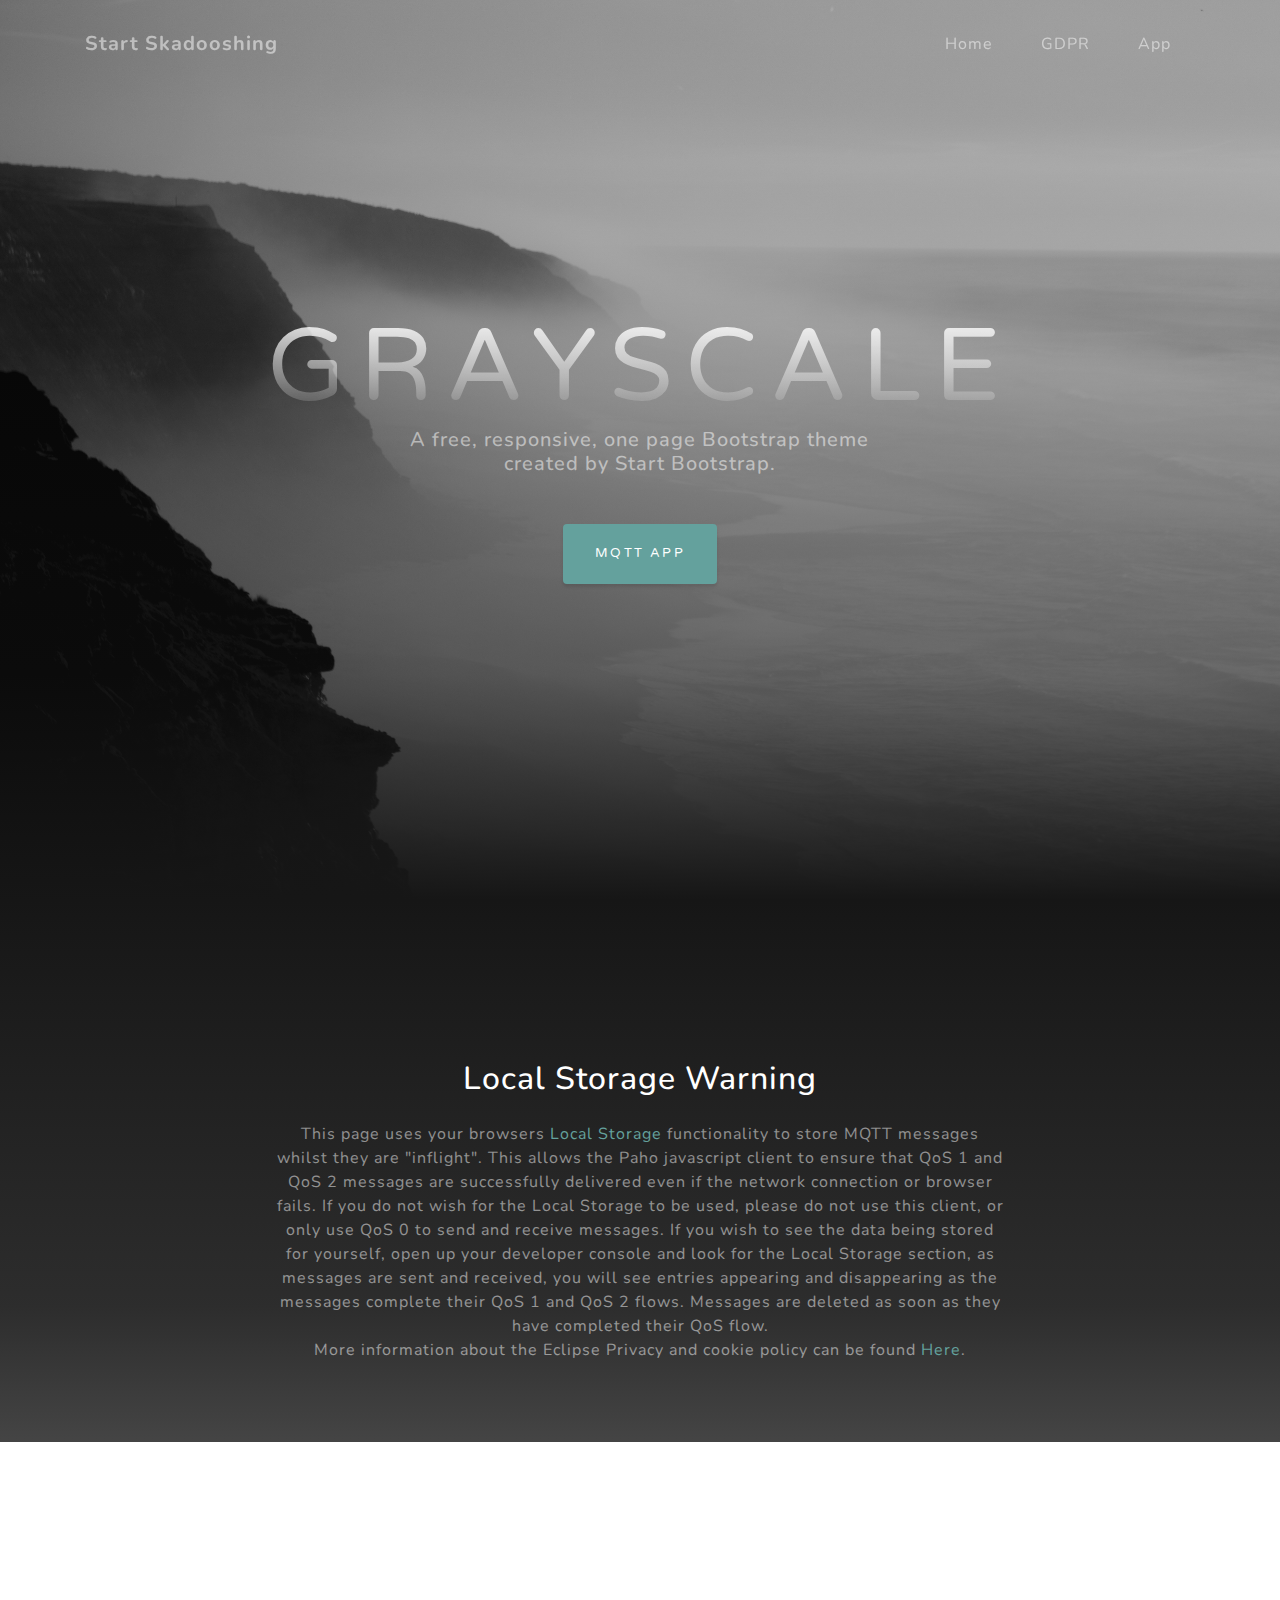
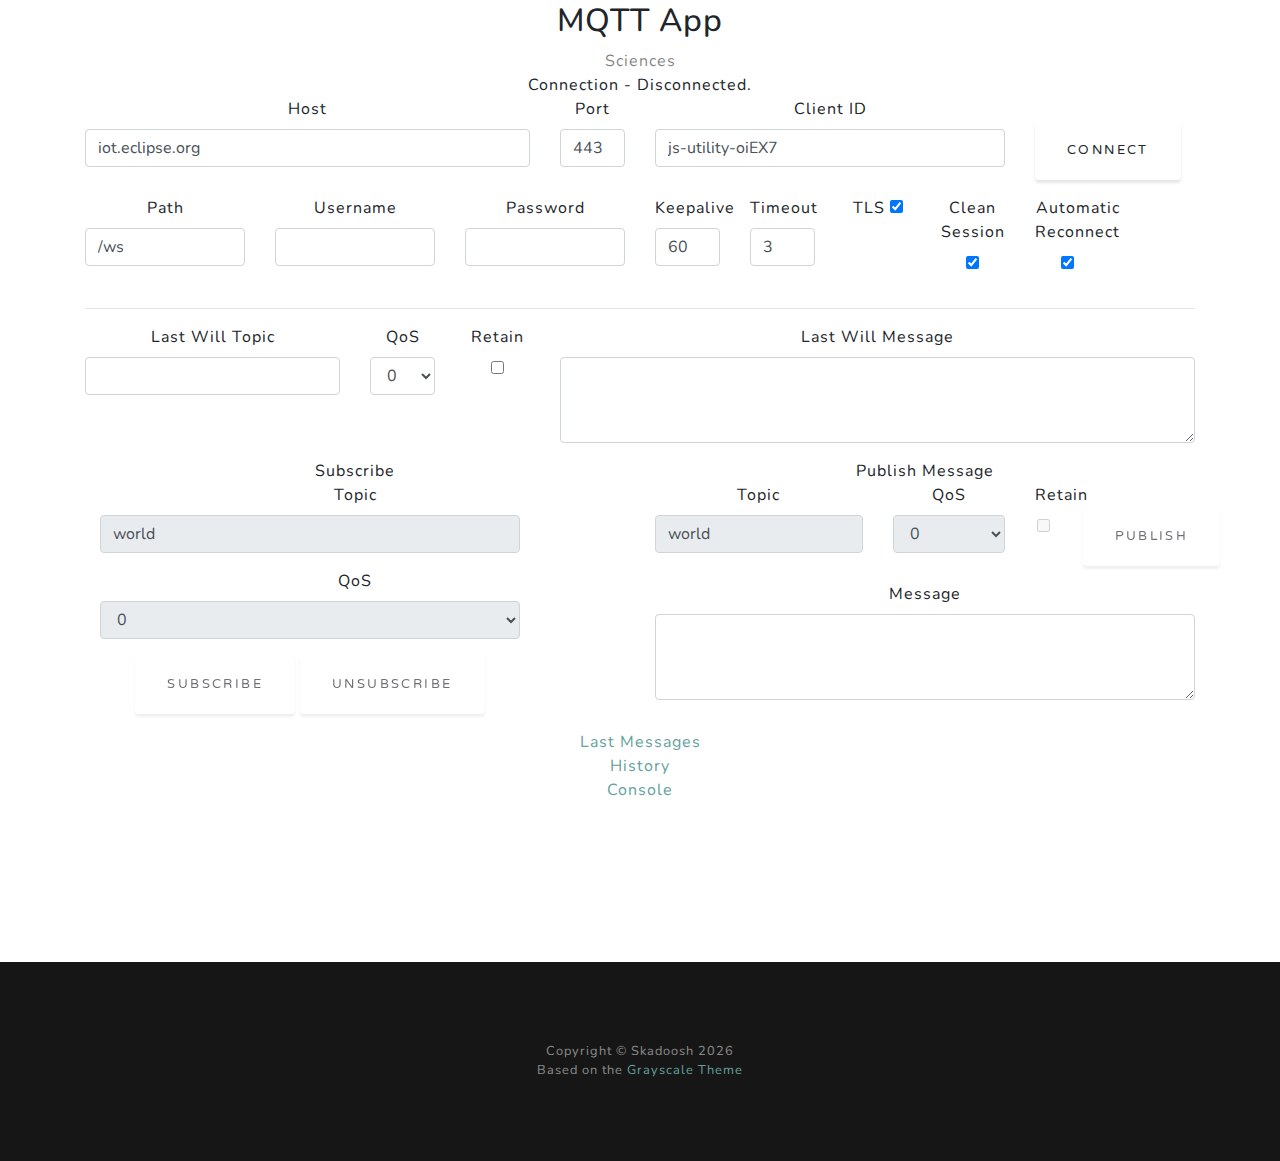
==== docs/app.html @ 02047b93 "Basic MQTT App page" ====
<!DOCTYPE html>
<html lang="en">

  <head>

    <meta charset="utf-8">
    <meta name="viewport" content="width=device-width, initial-scale=1, shrink-to-fit=no">
    <meta name="description" content="">
    <meta name="author" content="">

    <title>Skadoosh MQTT App</title>

    <!-- Bootstrap core CSS -->
    <link href="vendor/bootstrap/css/bootstrap.min.css" rel="stylesheet">

    <!-- Custom fonts for this template -->
    <link href="vendor/fontawesome-free/css/all.min.css" rel="stylesheet">
    <link href="https://fonts.googleapis.com/css?family=Varela+Round" rel="stylesheet">
    <link href="https://fonts.googleapis.com/css?family=Nunito:200,200i,300,300i,400,400i,600,600i,700,700i,800,800i,900,900i" rel="stylesheet">

    <!-- Custom styles for this template -->
    <link href="css/grayscale.min.css" rel="stylesheet">

  </head>

  <body id="page-top">

    <!-- Navigation -->
    <nav class="navbar navbar-expand-lg navbar-light fixed-top" id="mainNav">
      <div class="container">
        <a class="navbar-brand js-scroll-trigger" href="#page-top">Start Skadooshing</a>
        <button class="navbar-toggler navbar-toggler-right" type="button" data-toggle="collapse" data-target="#navbarResponsive" aria-controls="navbarResponsive" aria-expanded="false" aria-label="Toggle navigation">
          Menu
          <i class="fas fa-bars"></i>
        </button>
        <div class="collapse navbar-collapse" id="navbarResponsive">
          <ul class="navbar-nav ml-auto">
            <li class="nav-item">
              <a class="nav-link js-scroll-trigger" href="index.html">Home</a>
            </li>
            <li class="nav-item">
              <a class="nav-link js-scroll-trigger" href="#gdpr">GDPR</a>
            </li>
            <li class="nav-item">
              <a class="nav-link js-scroll-trigger" href="#mqtt">App</a>
            </li>
          </ul>
        </div>
      </div>
    </nav>

    <!-- Header -->
    <header class="masthead">
      <div class="container d-flex h-100 align-items-center">
        <div class="mx-auto text-center">
          <h1 class="mx-auto my-0 text-uppercase">Grayscale</h1>
          <h2 class="text-white-50 mx-auto mt-2 mb-5">A free, responsive, one page Bootstrap theme created by Start Bootstrap.</h2>
          <a href="#mqtt" class="btn btn-primary js-scroll-trigger">MQTT App</a>
        </div>
      </div>
    </header>

    <!-- Local Storage GDPR Warning -->
    <section id="gdpr" class="about-section text-center">
      <div class="container">
        <div class="row">
          <div class="col-lg-8 mx-auto">
            <h2 class="text-white mb-4">Local Storage Warning</h2>
            <p class="text-white-50"> 
              This page uses your browsers <a href="https://developer.mozilla.org/en-US/docs/Web/API/Window/localStorage">Local Storage</a> functionality 
            to store MQTT messages whilst they are "inflight". This allows the Paho javascript client to ensure that QoS 1 and QoS 2 messages are successfully delivered even
              if the network connection or browser fails. If you do not wish for the Local Storage to be used, please do not use this client, or only use QoS 0 to send and 
              receive messages. If you wish to see the data being stored for yourself, open up your developer console and look for the Local Storage section,
              as messages are sent and received, you will see entries appearing and disappearing as the messages complete their QoS 1 and QoS 2 flows. 
              Messages are deleted as soon as they have completed their QoS flow.
              <br>
              More information about the Eclipse Privacy and cookie policy can be found <a href="https://www.eclipse.org/legal/privacy.php">Here</a>.</p>
          </div>
        </div>
      </div>
    </section>

    <!-- MQTT APP Section -->
    <section id="mqtt" class="projects-section text-center">
      <div class="container">
        <div class="row">
          <div class="col-lg-12 mx-auto">
            <h2>MQTT App</h2>
            <p class="text-black-50 mb-0"> Sciences</p>
          </div>
        </div>
              <!-- Connection panel -->
              <div class="row">
                <div class="col-lg-12 mx-auto">
                  <div class="panel panel-default">
                    <div class="panel-heading">
                      <span id="connectionStatus">Connection - Disconnected.</span>
                    </div>
                    <div class="panel-body" id="serverCollapse">
                      <form>
                          
                        <div class="row">

                          <div class="col-lg-5">
                            <div class="form-group">
                              <label for="hostInput">Host</label>
                              <input type="text" class="form-control" id="hostInput" value="iot.eclipse.org">
                            </div>
                          </div>
                          <div class="col-lg-1">
                            <div class="form-group">
                              <label for="portInput">Port</label>
                              <input type="text" class="form-control" id="portInput" value="443">
                            </div>

                          </div>
                          <div class="col-lg-4">
                            <div class="form-group">
                              <label for="clientIdInput">Client ID</label>
                              <input type="text" class="form-control" id="clientIdInput" value="javascript-client">
                            </div>
                          </div>
                          <div class="col-lg-1">
                            <div class="form-group">
                              <label for="clientConnectButton"></label>
                              <a id="clientConnectButton" class="btn btn-default" onclick="connectionToggle();">Connect</a>
                            </div>
                          </div>
                        </div>
                          <div class="row">

                          <div class="col-lg-2">
                            <div class="form-group">
                              <label for="pathInput">Path</label>
                              <input type="text" class="form-control" id="pathInput" value="/ws">
                            </div>
                          </div>
                          <div class="col-lg-2">
                            <div class="form-group">
                              <label for="userInput">Username</label>
                              <input type="text" class="form-control" id="userInput">
                            </div>
                          </div>

                          <div class="col-lg-2">
                            <div class="form-group">
                              <label for="passInput">Password</label>
                              <input type="password" class="form-control" id="passInput">
                            </div>
                          </div>

                          <div class="col-lg-1">
                            <div class="form-group">
                              <label for="keepAliveInput">Keepalive</label>
                              <input type="text" class="form-control" id="keepAliveInput" value="60">
                            </div>
                          </div>

                          <div class="col-lg-1">
                            <div class="form-group">
                              <label for="timeoutInput">Timeout</label>
                              <input type="text" class="form-control" id="timeoutInput" value="3">
                            </div>
                          </div>

                          <div class="col-lg-1">
                            <div class="form-group">
                              <label for="tlsInput">TLS</label>
                              <input type="checkbox" class="special-checkbox" id="tlsInput" value="" checked>
                            </div>
                          </div>
                          <div class="col-lg-1">
                            <div class="form-group">
                              <label for="cleanSessionInput">Clean Session</label>
                              <input type="checkbox" class="special-checkbox" id="cleanSessionInput" value="" checked>
                            </div>

                          </div>
                          <div class="col-lg-1">
                            <div class="form-group">
                              <label for="automaticReconnectInput">Automatic Reconnect</label>
                              <input type="checkbox" class="special-checkbox" id="automaticReconnectInput" value="" checked>
                            </div>
                          </div>
                        </div>
                        <hr>
                        <div class="row">
                          <div class="col-lg-3">
                            <div class="form-group">
                              <label for="lwtInput">Last Will Topic</label>
                              <input type="text" class="form-control" id="lwtInput">
                            </div>
                          </div>

                          <div class="col-lg-1">
                            <div class="form-group">
                              <label for="lwQosInput">QoS</label>
                              <select class="form-control" id="lwQosInput">
                                <option>0</option>
                                <option>1</option>
                                <option>2</option>
                              </select>
                            </div>
                          </div>
                          <div class="col-lg-1">
                            <div class="form-group">
                              <label for="lwRetainInput">Retain</label>
                              <input type="checkbox" class="special-checkbox" id="lwRetainInput" value="">
                            </div>
                          </div>
                          <div class="col-lg-7">
                            <div class="form-group">
                              <label for="lwMInput">Last Will Message</label>
                              <textarea class="form-control" id="lwMInput" rows="3"></textarea>
                            </div>
                          </div>
                        </div>
                          

                    </form>
                    </div>
                 </div>
                </div>
            </div>
      <!-- End Connection -->


      <div class="row ">
        <!-- Subscription panel -->
        <div class="col-lg-6 mx-auto">
          <div class="panel panel-default">
            <div class="panel-heading">
              Subscribe
            </div>
            <div class="panel-body" id="subscribeCollapse">

              <form class="form-horizontal">

                <div class="form-group">
                  <label for="subscribeTopicInput" class="col-sm-2 control-label">Topic</label>
                  <div class="col-sm-10">
                    <input type="text" class="form-control" id="subscribeTopicInput" value="world" disabled>
                  </div>
                </div>
                <div class="form-group">
                  <label for="subscribeQosInput" class="col-sm-2 control-label">QoS</label>
                  <div class="col-sm-10">
                    <select class="form-control" id="subscribeQosInput" disabled>
                      <option>0</option>
                      <option>1</option>
                      <option>2</option>
                    </select>
                  </div>
                </div>
                <div class="form-group">
                  <div class="col-sm-offset-2 col-sm-10">
                    <button id="subscribeButton" type="button" class="btn btn-default" onclick="subscribe();" disabled>Subscribe</button>
                    <button id="unsubscribeButton" type="button" class="btn btn-default" onclick="unsubscribe();" disabled>Unsubscribe</button>
                  </div>
                </div>
              </form>
            </div>
          </div>
        </div>
        <!-- End of Subscription panel -->
        <!-- Publish panel -->
        <div class="col-lg-6 mx-auto">
          <div class="panel panel-default">
            <div class="panel-heading">
              Publish Message
            </div>
            <div class="panel-body" id="publishCollapse">
              <form >
                <div class="row">
                  <div class="col-lg-5">
                    <div class="form-group">
                      <label for="publishTopicInput">Topic</label>
                        <input type="text" class="form-control" id="publishTopicInput" value="world" disabled>
                    </div>
                  </div>
                  <div class="col-lg-3">
                    <div class="form-group">
                      <label for="publishQosInput">QoS</label>
                        <select class="form-control" id="publishQosInput" disabled>
                          <option>0</option>
                          <option>1</option>
                          <option>2</option>
                        </select>
                    </div>
                  </div>
                  <div class="col-lg-1">
                    <div class="form-group">
                      <label for="publishRetainInput">Retain</label>
                      <input type="checkbox" class="special-checkbox" id="publishRetainInput" value="" disabled>
                    </div>
                  </div>
                  <div class="col-lg-1">
                    <div class="form-group">
                      <label for="publishButton"></label>
                      <button id="publishButton" type="button" class="btn btn-default" onclick="publish();" disabled>Publish</a>
                    </div>
                  </div>


                </div>

                <div class="row">
                  <div class="col-lg-12">
                  <div class="form-group">
                    <label for="publishMessageInput">Message</label>
                    <textarea class="form-control" id="publishMessageInput" rows="3"></textarea>
                  </div>
                </div>
                </div>
              </form>
            </div>
          </div>
        </div>
        <!-- End of Publish panel -->
      </div>

      <!-- Display Panels -->
      <div class="row">
        <!-- Last Message / History / Console -->
        <div class="col-lg-12 mx-auto">
          <div class="panel panel-default">
            <div class="panel-heading">
              <a class="chevron-toggle" data-toggle="collapse" data-target="#subscriptionsCollapse" href="#collapseOne">
                            Last Messages
                        </a>
            </div>
            <div class="panel-body collapse in fixed-height-panel" id="subscriptionsCollapse">
              <table class="table table-hover table-condensed tableSection" id="lastMessageTable">
                <thead>
                  <tr>
                    <th>Topic</th>
                    <th>Payload</th>
                    <th>Time</th>
                    <th>QoS</th>
                  </tr>
                </thead>
                <tbody>

                </tbody>

              </table>
            </div>
          </div>
        </div>
      </div>
      <div class="row">

        <div class="col-md-12">
          <div class="panel panel-default">
            <div class="panel-heading">
              <a class="chevron-toggle" data-toggle="collapse" data-target="#historyCollapse" href="#collapseOne">
                            History
                            </a>
            </div>
            <div class="panel-body collapse in fixed-height-panel" id="historyCollapse">
              <span class="right"><a href="#" onclick="clearHistory()">Clear History</a></span>
              <table class="table table-hover table-condensed  tableSection" id="incomingMessageTable">

                <thead>
                  <tr>
                    <th>Topic</th>
                    <th>Payload</th>
                    <th>Time</th>
                    <th>Qos</th>
                  </tr>
                </thead>
                <tbody></tbody>
              </table>
            </div>
          </div>
        </div>
      </div>
      <div class="row"> 
        <div class="col-md-12">
          <div class="panel panel-default">
            <div class="panel-heading">
              <a class="chevron-toggle" data-toggle="collapse" data-target="#consoleCollapse" href="#collapseOne">
                            Console
                            </a>
            </div>
            <div class="panel-body collapse in fixed-height-panel-pre" id="consoleCollapse">
              <pre id="consolePre" class="pre-scrollable"></pre>
            </div>
          </div>
        </div>
      </div>
  </div>
     
            </div>
    </section>


    <!-- Footer -->
    <footer class="bg-black small text-center text-white-50">
      <div class="container">
        Copyright &copy; Skadoosh 
        <script type="text/JavaScript">
            document.write(new Date().getFullYear());
        </script>
      </div>
      <div class="container">
        Based on the <a href="https://github.com/BlackrockDigital/startbootstrap-grayscale">Grayscale Theme</a> 
      </div>
    </footer>

    <!-- Bootstrap core JavaScript -->
    <script src="vendor/jquery/jquery.min.js"></script>
    <script src="vendor/bootstrap/js/bootstrap.bundle.min.js"></script>

    <!-- Plugin JavaScript -->
    <script src="vendor/jquery-easing/jquery.easing.min.js"></script>

    <!-- Custom scripts for this template -->
    <script src="js/grayscale.min.js"></script>

    <!-- Core MQTT JavaScript -->
    <script src="js/paho-mqtt-min.js"></script>    
    <!-- Online version of Core MQTT JavaScript -->
    <!-- <script src="https://cdnjs.cloudflare.com/ajax/libs/paho-mqtt/1.0.1/mqttws31.min.js" type="text/javascript"></script> -->

    <!-- MQTT Utility Javascript -->
  <script src="js/mqtt-utility.js"></script>

  </body>

</html>
---- docs/css/grayscale.min.css ----
/*!
 * Start Bootstrap - Grayscale v5.0.3 (https://startbootstrap.com/template-overviews/grayscale)
 * Copyright 2013-2018 Start Bootstrap
 * Licensed under MIT (https://github.com/BlackrockDigital/startbootstrap-grayscale/blob/master/LICENSE)
 */#mainNav{min-height:56px;background-color:#fff}#mainNav .navbar-toggler{font-size:80%;padding:.75rem;color:#64a19d;border:1px solid #64a19d}#mainNav .navbar-toggler:focus{outline:0}#mainNav .navbar-brand{color:#161616;font-weight:700;padding:.9rem 0}#mainNav .navbar-nav .nav-item:hover{color:fade(white,80%);outline:0;background-color:transparent}#mainNav .navbar-nav .nav-item:active,#mainNav .navbar-nav .nav-item:focus{outline:0;background-color:transparent}@media (min-width:992px){#mainNav{padding-top:0;padding-bottom:0;border-bottom:none;background-color:transparent;-webkit-transition:background-color .3s ease-in-out;transition:background-color .3s ease-in-out}#mainNav .navbar-brand{padding:.5rem 0;color:rgba(255,255,255,.5)}#mainNav .nav-link{-webkit-transition:none;transition:none;padding:2rem 1.5rem;color:rgba(255,255,255,.5)}#mainNav .nav-link:hover{color:rgba(255,255,255,.75)}#mainNav .nav-link:active{color:#fff}#mainNav.navbar-shrink{background-color:#fff}#mainNav.navbar-shrink .navbar-brand{color:#161616}#mainNav.navbar-shrink .nav-link{color:#161616;padding:1.5rem 1.5rem 1.25rem;border-bottom:.25rem solid transparent}#mainNav.navbar-shrink .nav-link:hover{color:#64a19d}#mainNav.navbar-shrink .nav-link:active{color:#467370}#mainNav.navbar-shrink .nav-link.active{color:#64a19d;outline:0;border-bottom:.25rem solid #64a19d}}.masthead{position:relative;width:100%;height:auto;min-height:35rem;padding:15rem 0;background:-webkit-gradient(linear,left top,left bottom,from(rgba(22,22,22,.1)),color-stop(75%,rgba(22,22,22,.5)),to(#161616)),url(../img/bg-masthead.jpg);background:linear-gradient(to bottom,rgba(22,22,22,.1) 0,rgba(22,22,22,.5) 75%,#161616 100%),url(../img/bg-masthead.jpg);background-position:center;background-repeat:no-repeat;background-attachment:scroll;background-size:cover}.masthead h1{font-family:'Varela Round';font-size:2.5rem;line-height:2.5rem;letter-spacing:.8rem;background:-webkit-linear-gradient(rgba(255,255,255,.9),rgba(255,255,255,0));-webkit-text-fill-color:transparent;-webkit-background-clip:text}.masthead h2{max-width:20rem;font-size:1rem}@media (min-width:768px){.masthead h1{font-size:4rem;line-height:4rem}}@media (min-width:992px){.masthead{height:100vh;padding:0}.masthead h1{font-size:6.5rem;line-height:6.5rem;letter-spacing:.8rem}.masthead h2{max-width:30rem;font-size:1.25rem}}.btn{-webkit-box-shadow:0 .1875rem .1875rem 0 rgba(0,0,0,.1)!important;box-shadow:0 .1875rem .1875rem 0 rgba(0,0,0,.1)!important;padding:1.25rem 2rem;font-family:'Varela Round';font-size:80%;text-transform:uppercase;letter-spacing:.15rem;border:0}.btn-primary{background-color:#64a19d}.btn-primary:hover{background-color:#4f837f}.btn-primary:focus{background-color:#4f837f;color:#fff}.btn-primary:active{background-color:#467370!important}.about-section{padding-top:10rem;background:-webkit-gradient(linear,left top,left bottom,from(#161616),color-stop(75%,rgba(22,22,22,.9)),to(rgba(22,22,22,.8)));background:linear-gradient(to bottom,#161616 0,rgba(22,22,22,.9) 75%,rgba(22,22,22,.8) 100%)}.about-section p{margin-bottom:5rem}.projects-section{padding:10rem 0}.projects-section .featured-text{padding:2rem}@media (min-width:992px){.projects-section .featured-text{padding:0 0 0 2rem;border-left:.5rem solid #64a19d}}.projects-section .project-text{padding:3rem;font-size:90%}@media (min-width:992px){.projects-section .project-text{padding:5rem}.projects-section .project-text hr{border-color:#64a19d;border-width:.25rem;width:30%}}.signup-section{padding:10rem 0;background:-webkit-gradient(linear,left top,left bottom,from(rgba(22,22,22,.1)),color-stop(75%,rgba(22,22,22,.5)),to(#161616)),url(../img/bg-signup.jpg);background:linear-gradient(to bottom,rgba(22,22,22,.1) 0,rgba(22,22,22,.5) 75%,#161616 100%),url(../img/bg-signup.jpg);background-position:center;background-repeat:no-repeat;background-attachment:scroll;background-size:cover}.signup-section .form-inline input{-webkit-box-shadow:0 .1875rem .1875rem 0 rgba(0,0,0,.1)!important;box-shadow:0 .1875rem .1875rem 0 rgba(0,0,0,.1)!important;padding:1.25rem 2rem;height:auto;font-family:'Varela Round';font-size:80%;text-transform:uppercase;letter-spacing:.15rem;border:0}.contact-section{padding:5rem 0 0}.contact-section .card{border:0;border-bottom:.25rem solid #64a19d}.contact-section .card h4{font-size:.8rem;font-family:'Varela Round';text-transform:uppercase;letter-spacing:.15rem}.contact-section .card hr{border-color:#64a19d;border-width:.25rem;width:3rem}.contact-section .social{margin-top:5rem}.contact-section .social a{text-align:center;height:3rem;width:3rem;background:rgba(255,255,255,.1);border-radius:100%;line-height:3rem;color:rgba(255,255,255,.3)}.contact-section .social a:hover{color:rgba(255,255,255,.5)}.contact-section .social a:active{color:#fff}body{font-family:Nunito;letter-spacing:.0625em}a{color:#64a19d}a:focus,a:hover{text-decoration:none;color:#3c6360}.bg-black{background-color:#161616!important}.bg-primary{background-color:#64a19d!important}.text-primary{color:#64a19d!important}footer{padding:5rem 0}
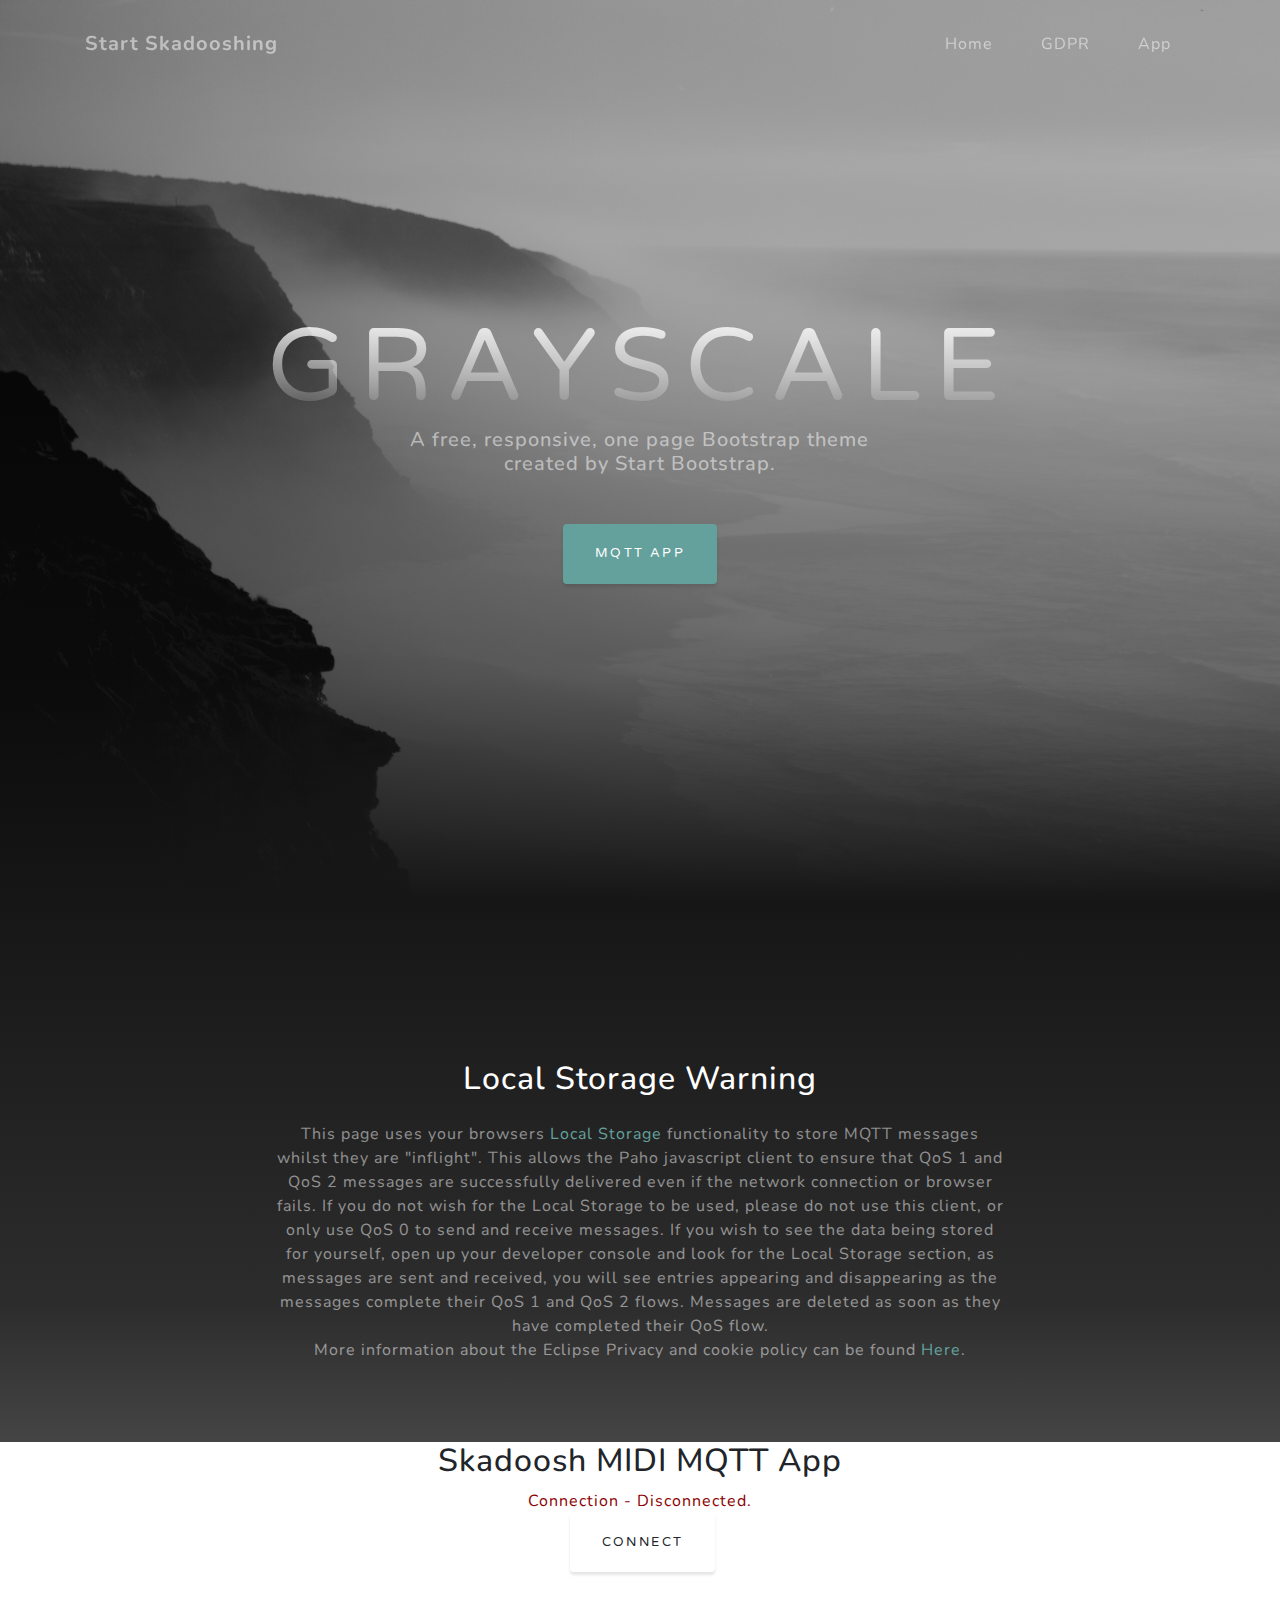
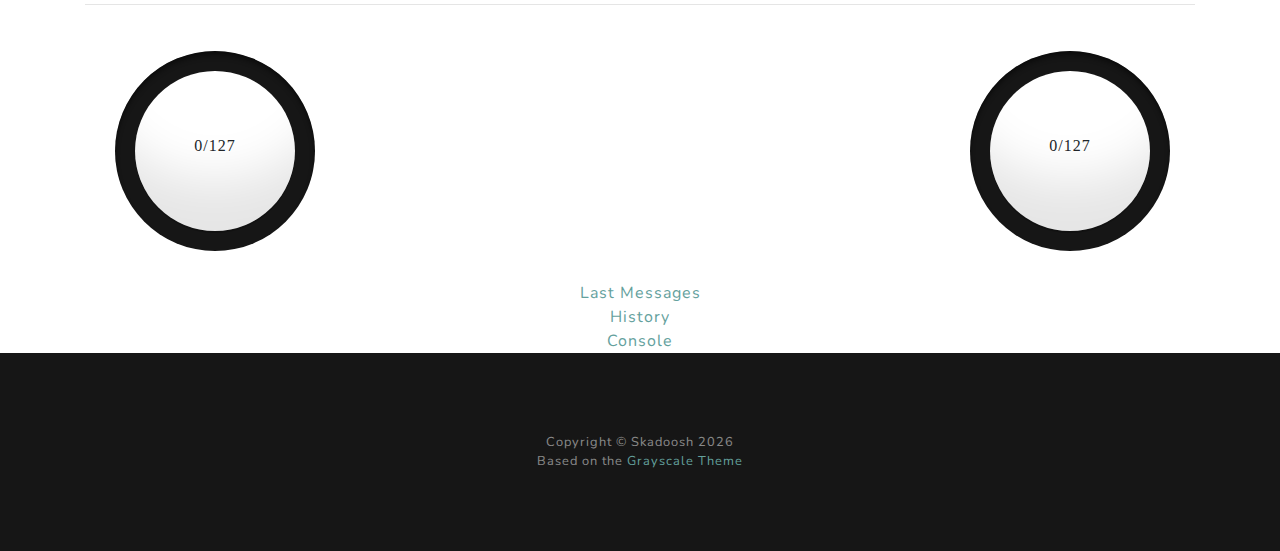
==== commit d510fadd: "MIDI Controls made" ====
--- a/docs/app.html
+++ b/docs/app.html
@@ -20,7 +20,9 @@
 
     <!-- Custom styles for this template -->
     <link href="css/grayscale.min.css" rel="stylesheet">
-
+    
+    <!--  Custom MIDI Controller CSS  -->
+     <link href="css/midi-control.css" rel="stylesheet">
   </head>
 
   <body id="page-top">
@@ -80,13 +82,13 @@
       </div>
     </section>
 
-    <!-- MQTT APP Section -->
-    <section id="mqtt" class="projects-section text-center">
+
+    <!-- Skadoosh MQTT APP Section -->
+    <section id="mqtt-skadoosh" class="project-section text-center">
       <div class="container">
         <div class="row">
           <div class="col-lg-12 mx-auto">
-            <h2>MQTT App</h2>
-            <p class="text-black-50 mb-0"> Sciences</p>
+            <h2>Skadoosh MIDI MQTT App</h2>
           </div>
         </div>
               <!-- Connection panel -->
@@ -94,128 +96,23 @@
                 <div class="col-lg-12 mx-auto">
                   <div class="panel panel-default">
                     <div class="panel-heading">
-                      <span id="connectionStatus">Connection - Disconnected.</span>
+                      <span id="connectionStatus" style="color:darkred">Connection - Disconnected.</span>
                     </div>
                     <div class="panel-body" id="serverCollapse">
+                      
                       <form>
+                        
+                        <div class="row">
                           
-                        <div class="row">
-
-                          <div class="col-lg-5">
-                            <div class="form-group">
-                              <label for="hostInput">Host</label>
-                              <input type="text" class="form-control" id="hostInput" value="iot.eclipse.org">
-                            </div>
-                          </div>
-                          <div class="col-lg-1">
-                            <div class="form-group">
-                              <label for="portInput">Port</label>
-                              <input type="text" class="form-control" id="portInput" value="443">
-                            </div>
-
-                          </div>
-                          <div class="col-lg-4">
-                            <div class="form-group">
-                              <label for="clientIdInput">Client ID</label>
-                              <input type="text" class="form-control" id="clientIdInput" value="javascript-client">
-                            </div>
-                          </div>
-                          <div class="col-lg-1">
+                          <div class="col-lg-12 text-center">
                             <div class="form-group">
                               <label for="clientConnectButton"></label>
                               <a id="clientConnectButton" class="btn btn-default" onclick="connectionToggle();">Connect</a>
                             </div>
                           </div>
                         </div>
-                          <div class="row">
-
-                          <div class="col-lg-2">
-                            <div class="form-group">
-                              <label for="pathInput">Path</label>
-                              <input type="text" class="form-control" id="pathInput" value="/ws">
-                            </div>
-                          </div>
-                          <div class="col-lg-2">
-                            <div class="form-group">
-                              <label for="userInput">Username</label>
-                              <input type="text" class="form-control" id="userInput">
-                            </div>
-                          </div>
-
-                          <div class="col-lg-2">
-                            <div class="form-group">
-                              <label for="passInput">Password</label>
-                              <input type="password" class="form-control" id="passInput">
-                            </div>
-                          </div>
-
-                          <div class="col-lg-1">
-                            <div class="form-group">
-                              <label for="keepAliveInput">Keepalive</label>
-                              <input type="text" class="form-control" id="keepAliveInput" value="60">
-                            </div>
-                          </div>
-
-                          <div class="col-lg-1">
-                            <div class="form-group">
-                              <label for="timeoutInput">Timeout</label>
-                              <input type="text" class="form-control" id="timeoutInput" value="3">
-                            </div>
-                          </div>
-
-                          <div class="col-lg-1">
-                            <div class="form-group">
-                              <label for="tlsInput">TLS</label>
-                              <input type="checkbox" class="special-checkbox" id="tlsInput" value="" checked>
-                            </div>
-                          </div>
-                          <div class="col-lg-1">
-                            <div class="form-group">
-                              <label for="cleanSessionInput">Clean Session</label>
-                              <input type="checkbox" class="special-checkbox" id="cleanSessionInput" value="" checked>
-                            </div>
-
-                          </div>
-                          <div class="col-lg-1">
-                            <div class="form-group">
-                              <label for="automaticReconnectInput">Automatic Reconnect</label>
-                              <input type="checkbox" class="special-checkbox" id="automaticReconnectInput" value="" checked>
-                            </div>
-                          </div>
-                        </div>
-                        <hr>
-                        <div class="row">
-                          <div class="col-lg-3">
-                            <div class="form-group">
-                              <label for="lwtInput">Last Will Topic</label>
-                              <input type="text" class="form-control" id="lwtInput">
-                            </div>
-                          </div>
-
-                          <div class="col-lg-1">
-                            <div class="form-group">
-                              <label for="lwQosInput">QoS</label>
-                              <select class="form-control" id="lwQosInput">
-                                <option>0</option>
-                                <option>1</option>
-                                <option>2</option>
-                              </select>
-                            </div>
-                          </div>
-                          <div class="col-lg-1">
-                            <div class="form-group">
-                              <label for="lwRetainInput">Retain</label>
-                              <input type="checkbox" class="special-checkbox" id="lwRetainInput" value="">
-                            </div>
-                          </div>
-                          <div class="col-lg-7">
-                            <div class="form-group">
-                              <label for="lwMInput">Last Will Message</label>
-                              <textarea class="form-control" id="lwMInput" rows="3"></textarea>
-                            </div>
-                          </div>
-                        </div>
-                          
+
+                        <hr>                         
 
                     </form>
                     </div>
@@ -224,100 +121,46 @@
             </div>
       <!-- End Connection -->
 
-
-      <div class="row ">
-        <!-- Subscription panel -->
-        <div class="col-lg-6 mx-auto">
-          <div class="panel panel-default">
-            <div class="panel-heading">
-              Subscribe
-            </div>
-            <div class="panel-body" id="subscribeCollapse">
-
-              <form class="form-horizontal">
-
-                <div class="form-group">
-                  <label for="subscribeTopicInput" class="col-sm-2 control-label">Topic</label>
-                  <div class="col-sm-10">
-                    <input type="text" class="form-control" id="subscribeTopicInput" value="world" disabled>
-                  </div>
+      <!-- Main App Section should go here -->
+      <div  class="row ">
+        <div id="knob1_container" class="col-lg-3 text-center">
+        <div id="knob1" class="pie" data-x="0" >
+            <div class="clip1">
+                <div class="slice1" id="knob1_slice1"></div>
+            </div>
+            <div class="clip2">
+                <div class="slice2" id="knob1_slice2"></div>
+            </div>
+            <div class="inner">
+              <div class="status" id="knob1_status"></div>
+            </div>
+            <div class="outer">
+            </div>
+        </div>
+        </div>
+
+       <div id="contentContainer" class="col-lg-6 text-center">
+                          <div class="debug">
                 </div>
-                <div class="form-group">
-                  <label for="subscribeQosInput" class="col-sm-2 control-label">QoS</label>
-                  <div class="col-sm-10">
-                    <select class="form-control" id="subscribeQosInput" disabled>
-                      <option>0</option>
-                      <option>1</option>
-                      <option>2</option>
-                    </select>
-                  </div>
-                </div>
-                <div class="form-group">
-                  <div class="col-sm-offset-2 col-sm-10">
-                    <button id="subscribeButton" type="button" class="btn btn-default" onclick="subscribe();" disabled>Subscribe</button>
-                    <button id="unsubscribeButton" type="button" class="btn btn-default" onclick="unsubscribe();" disabled>Unsubscribe</button>
-                  </div>
-                </div>
-              </form>
-            </div>
-          </div>
-        </div>
-        <!-- End of Subscription panel -->
-        <!-- Publish panel -->
-        <div class="col-lg-6 mx-auto">
-          <div class="panel panel-default">
-            <div class="panel-heading">
-              Publish Message
-            </div>
-            <div class="panel-body" id="publishCollapse">
-              <form >
-                <div class="row">
-                  <div class="col-lg-5">
-                    <div class="form-group">
-                      <label for="publishTopicInput">Topic</label>
-                        <input type="text" class="form-control" id="publishTopicInput" value="world" disabled>
-                    </div>
-                  </div>
-                  <div class="col-lg-3">
-                    <div class="form-group">
-                      <label for="publishQosInput">QoS</label>
-                        <select class="form-control" id="publishQosInput" disabled>
-                          <option>0</option>
-                          <option>1</option>
-                          <option>2</option>
-                        </select>
-                    </div>
-                  </div>
-                  <div class="col-lg-1">
-                    <div class="form-group">
-                      <label for="publishRetainInput">Retain</label>
-                      <input type="checkbox" class="special-checkbox" id="publishRetainInput" value="" disabled>
-                    </div>
-                  </div>
-                  <div class="col-lg-1">
-                    <div class="form-group">
-                      <label for="publishButton"></label>
-                      <button id="publishButton" type="button" class="btn btn-default" onclick="publish();" disabled>Publish</a>
-                    </div>
-                  </div>
-
-
-                </div>
-
-                <div class="row">
-                  <div class="col-lg-12">
-                  <div class="form-group">
-                    <label for="publishMessageInput">Message</label>
-                    <textarea class="form-control" id="publishMessageInput" rows="3"></textarea>
-                  </div>
-                </div>
-                </div>
-              </form>
-            </div>
-          </div>
-        </div>
-        <!-- End of Publish panel -->
-      </div>
+        </div>
+        <div id="llll" class="col-lg-3 text-center">
+        <div id="knob2" class="pie" data-x="0" >
+            <div class="clip1">
+                <div class="slice1" id="knob2_slice1"></div>
+            </div>
+            <div class="clip2">
+                <div class="slice2" id="knob2_slice2"></div>
+            </div>
+            <div class="inner">
+              <div class="status" id="knob2_status"></div>
+            </div>
+            <div class="outer">
+            </div>
+        </div>
+        </div>
+
+      </div>
+        
 
       <!-- Display Panels -->
       <div class="row">
@@ -393,8 +236,6 @@
      
             </div>
     </section>
-
-
     <!-- Footer -->
     <footer class="bg-black small text-center text-white-50">
       <div class="container">
@@ -424,8 +265,12 @@
     <!-- <script src="https://cdnjs.cloudflare.com/ajax/libs/paho-mqtt/1.0.1/mqttws31.min.js" type="text/javascript"></script> -->
 
     <!-- MQTT Utility Javascript -->
-  <script src="js/mqtt-utility.js"></script>
-
+<!--  <script src="js/mqtt-utility.js"></script>-->
+  <script src="js/mqtt-skadoosh.js"></script>
+  
+      <!-- MIDI Control Javascript -->
+<!--  <script src="js/mqtt-utility.js"></script>-->
+  <script src="js/midi-control-skadoosh.js"></script>
   </body>
 
 </html>
--- a/docs/css/midi-control.css
+++ b/docs/css/midi-control.css
@@ -0,0 +1,107 @@
+*, *:after, *:before {
+    margin:0;
+    padding:0;
+    box-sizing:border-box;
+    -webkit-animation-fill-mode: both; /* Chrome, Safari, Opera */
+    animation-fill-mode: both
+}
+.pie {
+    background-color:#161616;
+    margin:30px;
+    width:200px;
+    height:200px;
+    -moz-border-radius:100px;
+    -webkit-border-radius:100px;
+    border-radius:50%;
+    position:relative;
+    overflow:hidden;
+}
+.clip1 {
+    position:absolute;
+    top:0;
+    left:0;
+    width:200px;
+    height:200px;
+    clip:rect(0px, 200px, 200px, 100px);
+    box-shadow:0 2px 2px rgba(0,0,0,0.2) inset;
+    border-radius:50%;
+}
+.slice1 {
+    position:absolute;
+    width:200px;
+    height:200px;
+    clip:rect(0px, 100px, 200px, 0px);
+    -moz-border-radius:100px;
+    -webkit-border-radius:100px;
+    border-radius:100px;
+    background-color:#4f837f;
+    border-color:#f7e5e1;
+    -moz-transform:rotate(0);
+    -webkit-transform:rotate(0);
+    -o-transform:rotate(0);
+    transform:rotate(0);
+    transition:all 0.3s linear 0s;
+}
+.clip2 {
+    position:absolute;
+    top:0;
+    left:0;
+    width:200px;
+    height:200px;
+    clip:rect(0, 100px, 200px, 0px);
+    box-shadow:0 2px 2px rgba(0,0,0,0.2) inset;
+    border-radius:50%;
+}
+.slice2 {
+    position:absolute;
+    width:200px;
+    height:200px;
+    clip:rect(0px, 200px, 200px, 100px);
+    -moz-border-radius:100px;
+    -webkit-border-radius:100px;
+    border-radius:100px;
+    background-color:#4f837f;
+    border-color:#f7e5e1;
+    -moz-transform:rotate(0);
+    -webkit-transform:rotate(0);
+    -o-transform:rotate(0);
+    transform:rotate(0);
+    transition:all 0.3s linear 0.3s;
+}
+.status {
+    position:absolute;
+    height:30px;
+    width:100%;
+    line-height:60px;
+    text-align:center;
+    top:50%;
+    margin-top:-35px;
+    font-size:16px;
+    font-family:verdana;
+}
+
+.inner {
+    position:absolute;
+    height:80%;
+    width:80%;
+    line-height:60px;
+    text-align:center;
+    top:50%;
+    left:50%;
+    margin-top:-40%;
+    margin-left:-40%;
+    background:#fff;
+    border-radius:100%;
+    box-shadow:0 2px rgba(0,0,0,0.2), 0 -100px 50px -50px rgba(0,0,0,0.1) inset;
+}
+
+.outer {
+  position:absolute;
+  border-radius:50%;
+  width:100%;
+  height:100%;
+  top:0;
+  left:0;
+  box-shadow:0 5px 5px rgba(0,0,0,0.3) inset;
+  //border:3px solid slateblue;
+}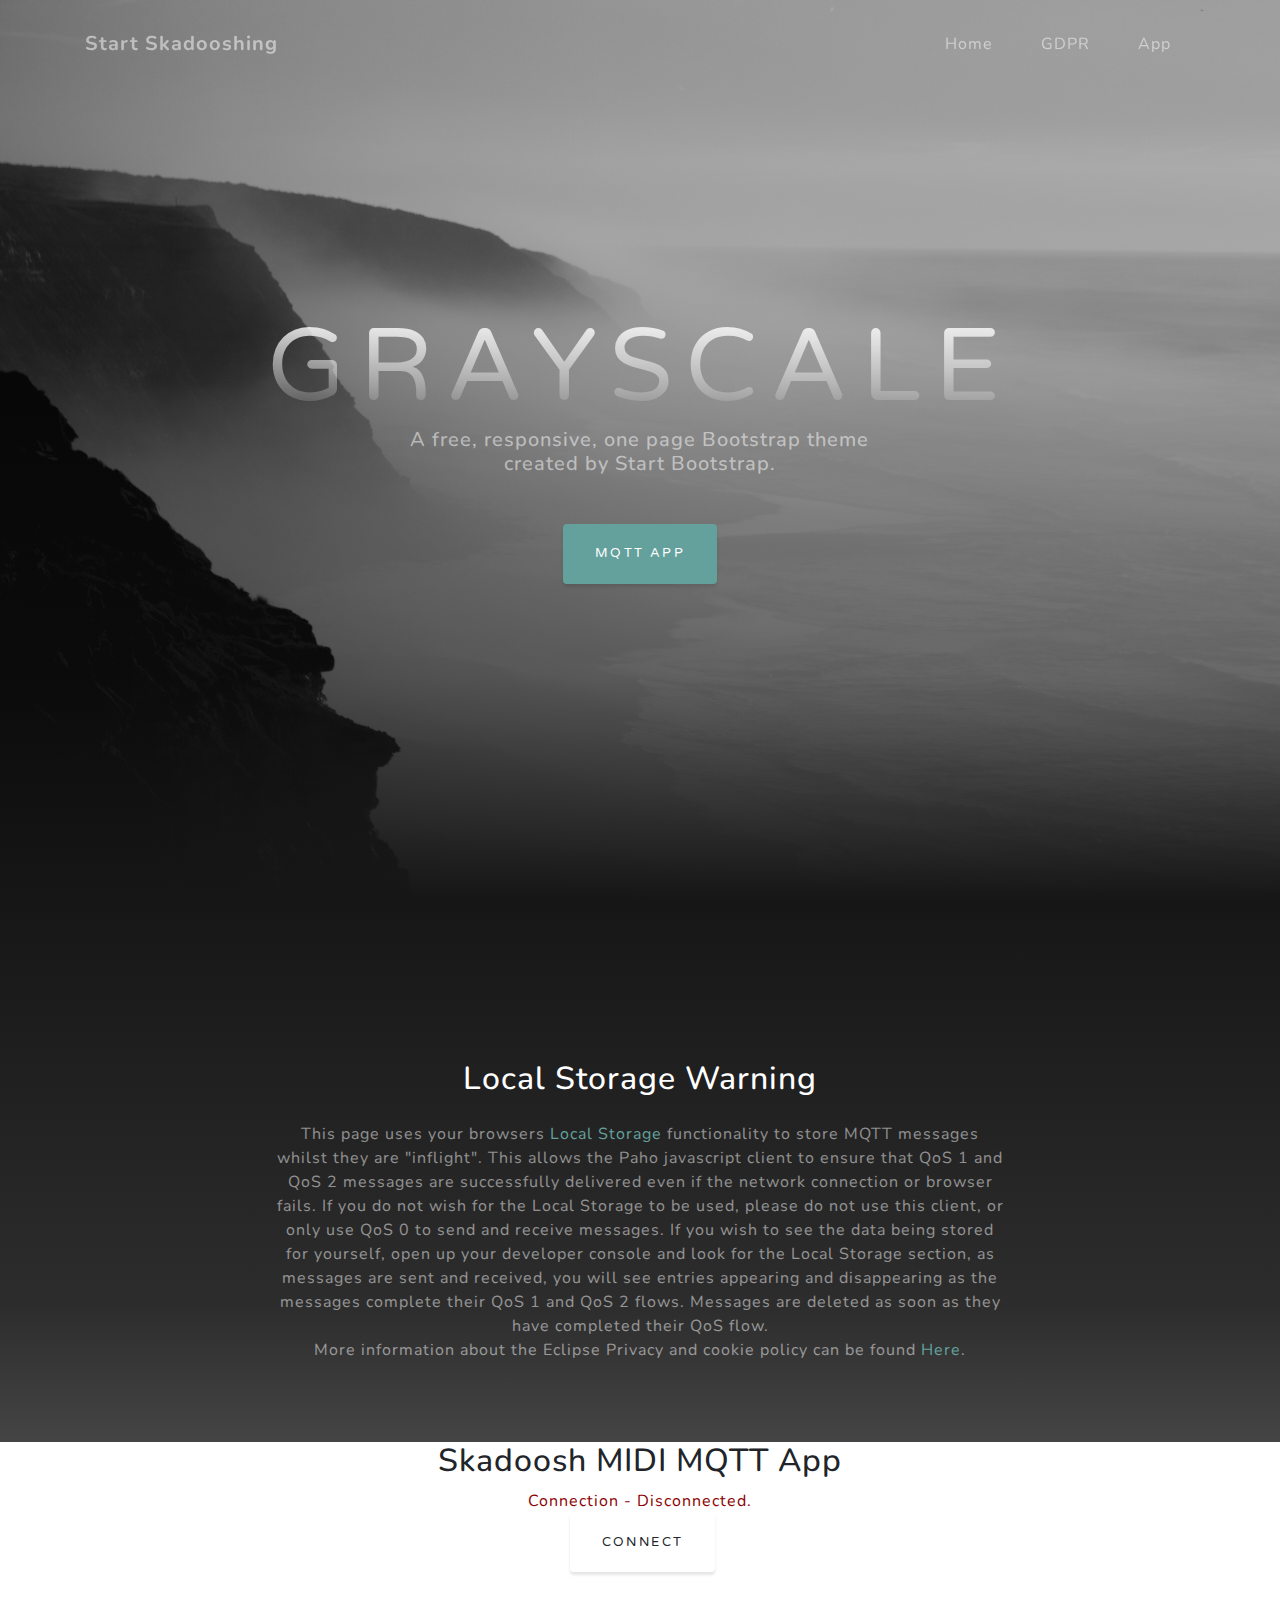
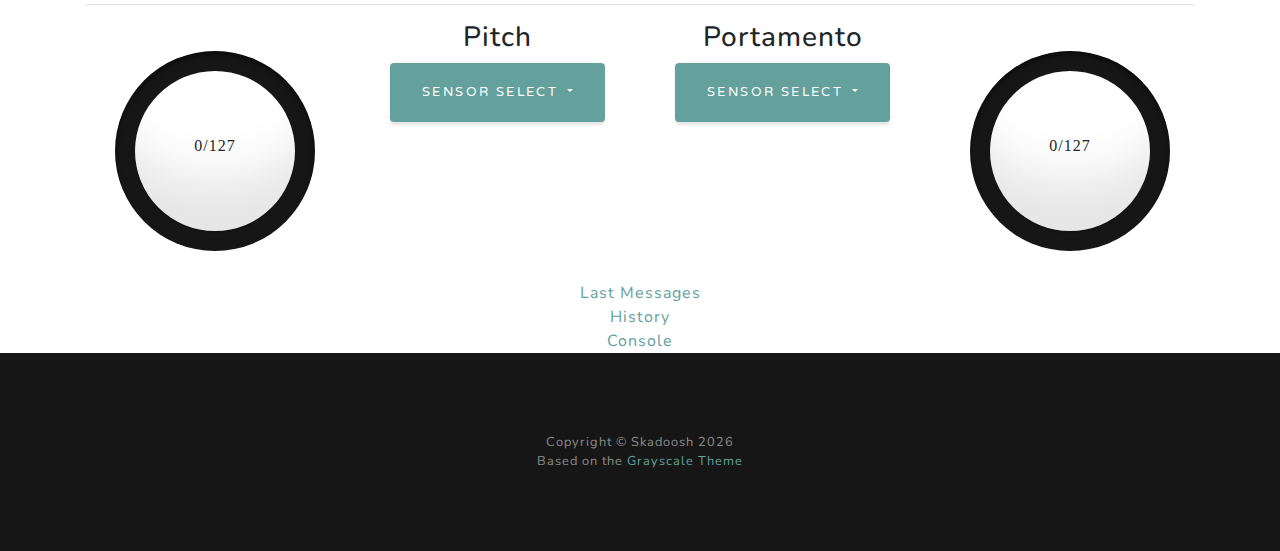
==== commit 3f8423f5: "the pu$$y b0ss Merge branch 'master' of https://github.com/CallumAlder/ES" ====
--- a/docs/app.html
+++ b/docs/app.html
@@ -138,12 +138,37 @@
             </div>
         </div>
         </div>
-
-       <div id="contentContainer" class="col-lg-6 text-center">
-                          <div class="debug">
-                </div>
-        </div>
-        <div id="llll" class="col-lg-3 text-center">
+       <div id="contentContainer" class="col-lg-3 text-center">
+         <h3>Pitch</h3>
+          <div class="dropdown">
+            <button class="btn btn-primary dropdown-toggle" type="button" data-toggle="dropdown">Sensor Select
+            <span class="caret"></span></button>
+            <ul class="dropdown-menu">
+              <li id="knob01_man"><a href="javascript:;">Manual</a></li>
+              <li id="knob01_xGy"><a href="javascript:;">X-Gyroscope</a></li>
+              <li id="knob01_yGy"><a href="javascript:;">Y-Gyroscope</a></li>
+              <li id="knob01_xGy"><a href="javascript:;">Z-Gyroscope</a></li>
+              <li id="knob01_prx"><a href="javascript:;">Proximity</a></li>
+            </ul>
+          </div> 
+         <div class="debug">        </div>
+        </div>
+        <div id="contentContainer" class="col-lg-3 text-center">
+          <h3>Portamento</h3>
+          <div class="dropdown">
+            <button class="btn btn-primary dropdown-toggle" type="button" data-toggle="dropdown">Sensor Select
+            <span class="caret"></span></button>
+            <ul class="dropdown-menu">
+              <li id="knob02_man"><a href="javascript:;">Manual</a></li>
+              <li id="knob02_xGy"><a href="javascript:;">X-Gyroscope</a></li>
+              <li id="knob02_yGy"><a href="javascript:;">Y-Gyroscope</a></li>
+              <li id="knob02_xGy"><a href="javascript:;">Z-Gyroscope</a></li>
+              <li id="knob02_prx"><a href="javascript:;">Proximity</a></li>
+            </ul>
+          </div> 
+          <div class="debug">        </div>
+        </div>
+        <div id="knob2_container" class="col-lg-3 text-center">
         <div id="knob2" class="pie" data-x="0" >
             <div class="clip1">
                 <div class="slice1" id="knob2_slice1"></div>
@@ -158,7 +183,7 @@
             </div>
         </div>
         </div>
-
+        <hr>
       </div>
         
 
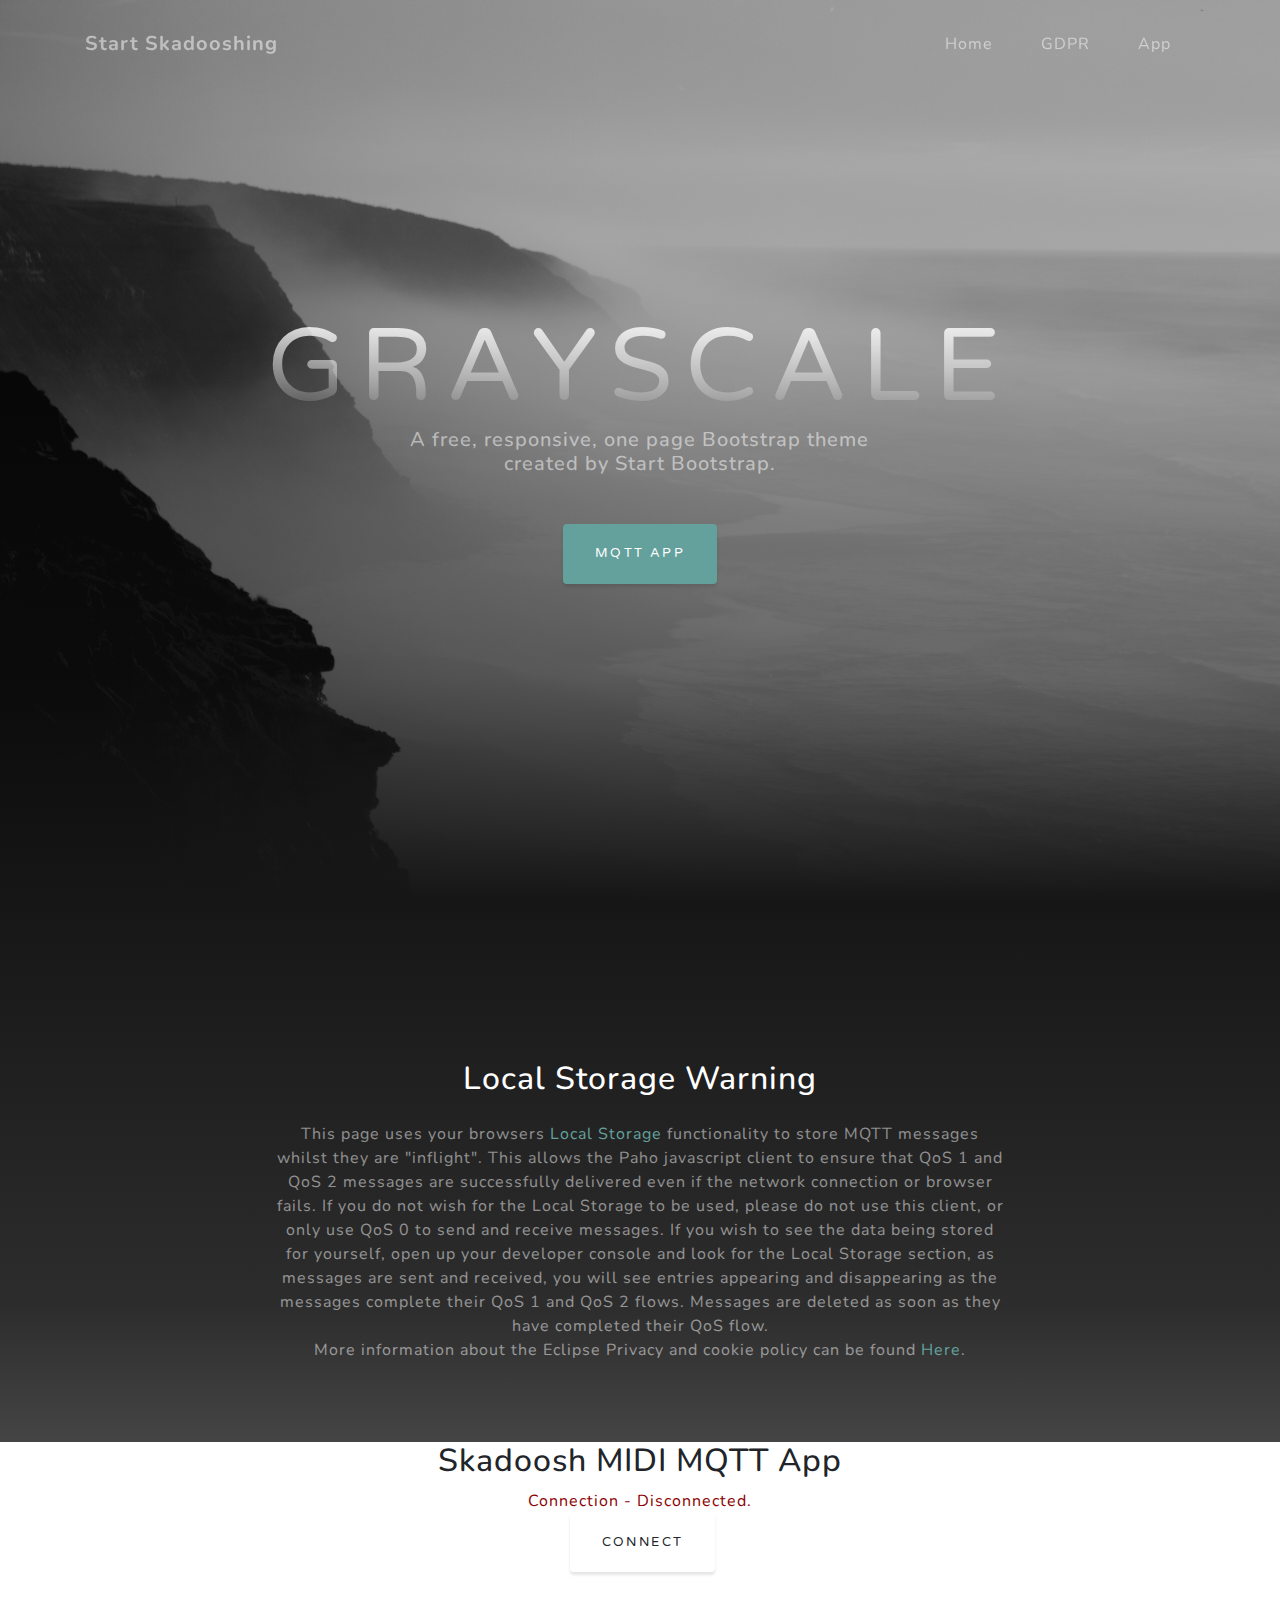
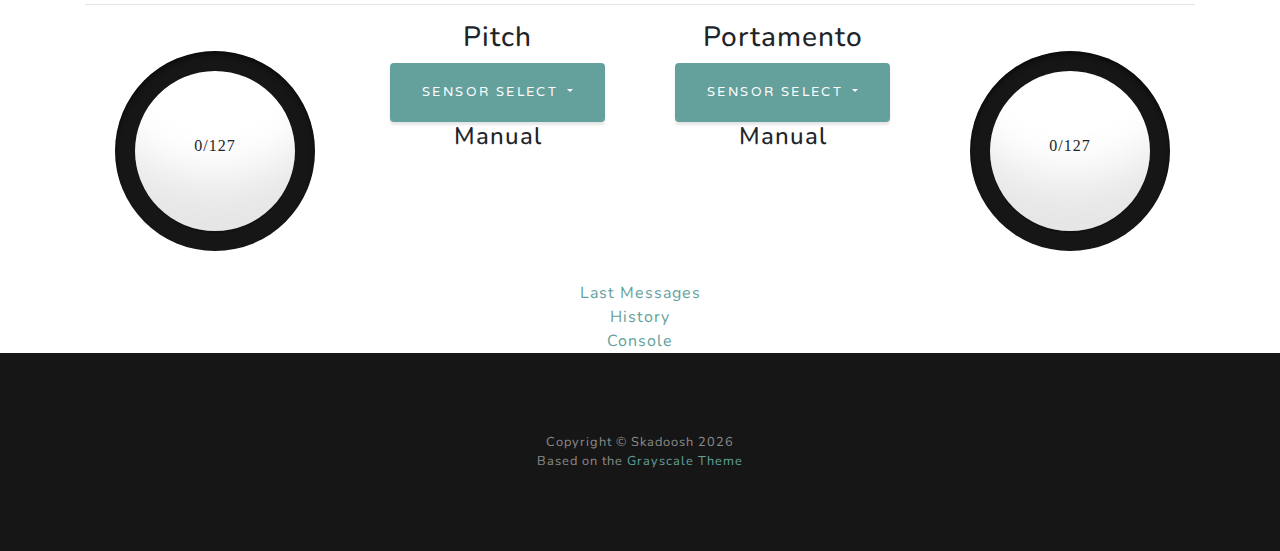
==== commit a1c43f73: "Dropdown updates a visible field now" ====
--- a/docs/app.html
+++ b/docs/app.html
@@ -147,11 +147,11 @@
               <li id="knob01_man"><a href="javascript:;">Manual</a></li>
               <li id="knob01_xGy"><a href="javascript:;">X-Gyroscope</a></li>
               <li id="knob01_yGy"><a href="javascript:;">Y-Gyroscope</a></li>
-              <li id="knob01_xGy"><a href="javascript:;">Z-Gyroscope</a></li>
+              <li id="knob01_zGy"><a href="javascript:;">Z-Gyroscope</a></li>
               <li id="knob01_prx"><a href="javascript:;">Proximity</a></li>
             </ul>
           </div> 
-         <div class="debug">        </div>
+         <div> <h4 id="knob1_setting">Manual</h4>        </div>
         </div>
         <div id="contentContainer" class="col-lg-3 text-center">
           <h3>Portamento</h3>
@@ -162,11 +162,11 @@
               <li id="knob02_man"><a href="javascript:;">Manual</a></li>
               <li id="knob02_xGy"><a href="javascript:;">X-Gyroscope</a></li>
               <li id="knob02_yGy"><a href="javascript:;">Y-Gyroscope</a></li>
-              <li id="knob02_xGy"><a href="javascript:;">Z-Gyroscope</a></li>
+              <li id="knob02_zGy"><a href="javascript:;">Z-Gyroscope</a></li>
               <li id="knob02_prx"><a href="javascript:;">Proximity</a></li>
             </ul>
           </div> 
-          <div class="debug">        </div>
+          <div> <h4 id="knob2_setting">Manual</h4>        </div>
         </div>
         <div id="knob2_container" class="col-lg-3 text-center">
         <div id="knob2" class="pie" data-x="0" >
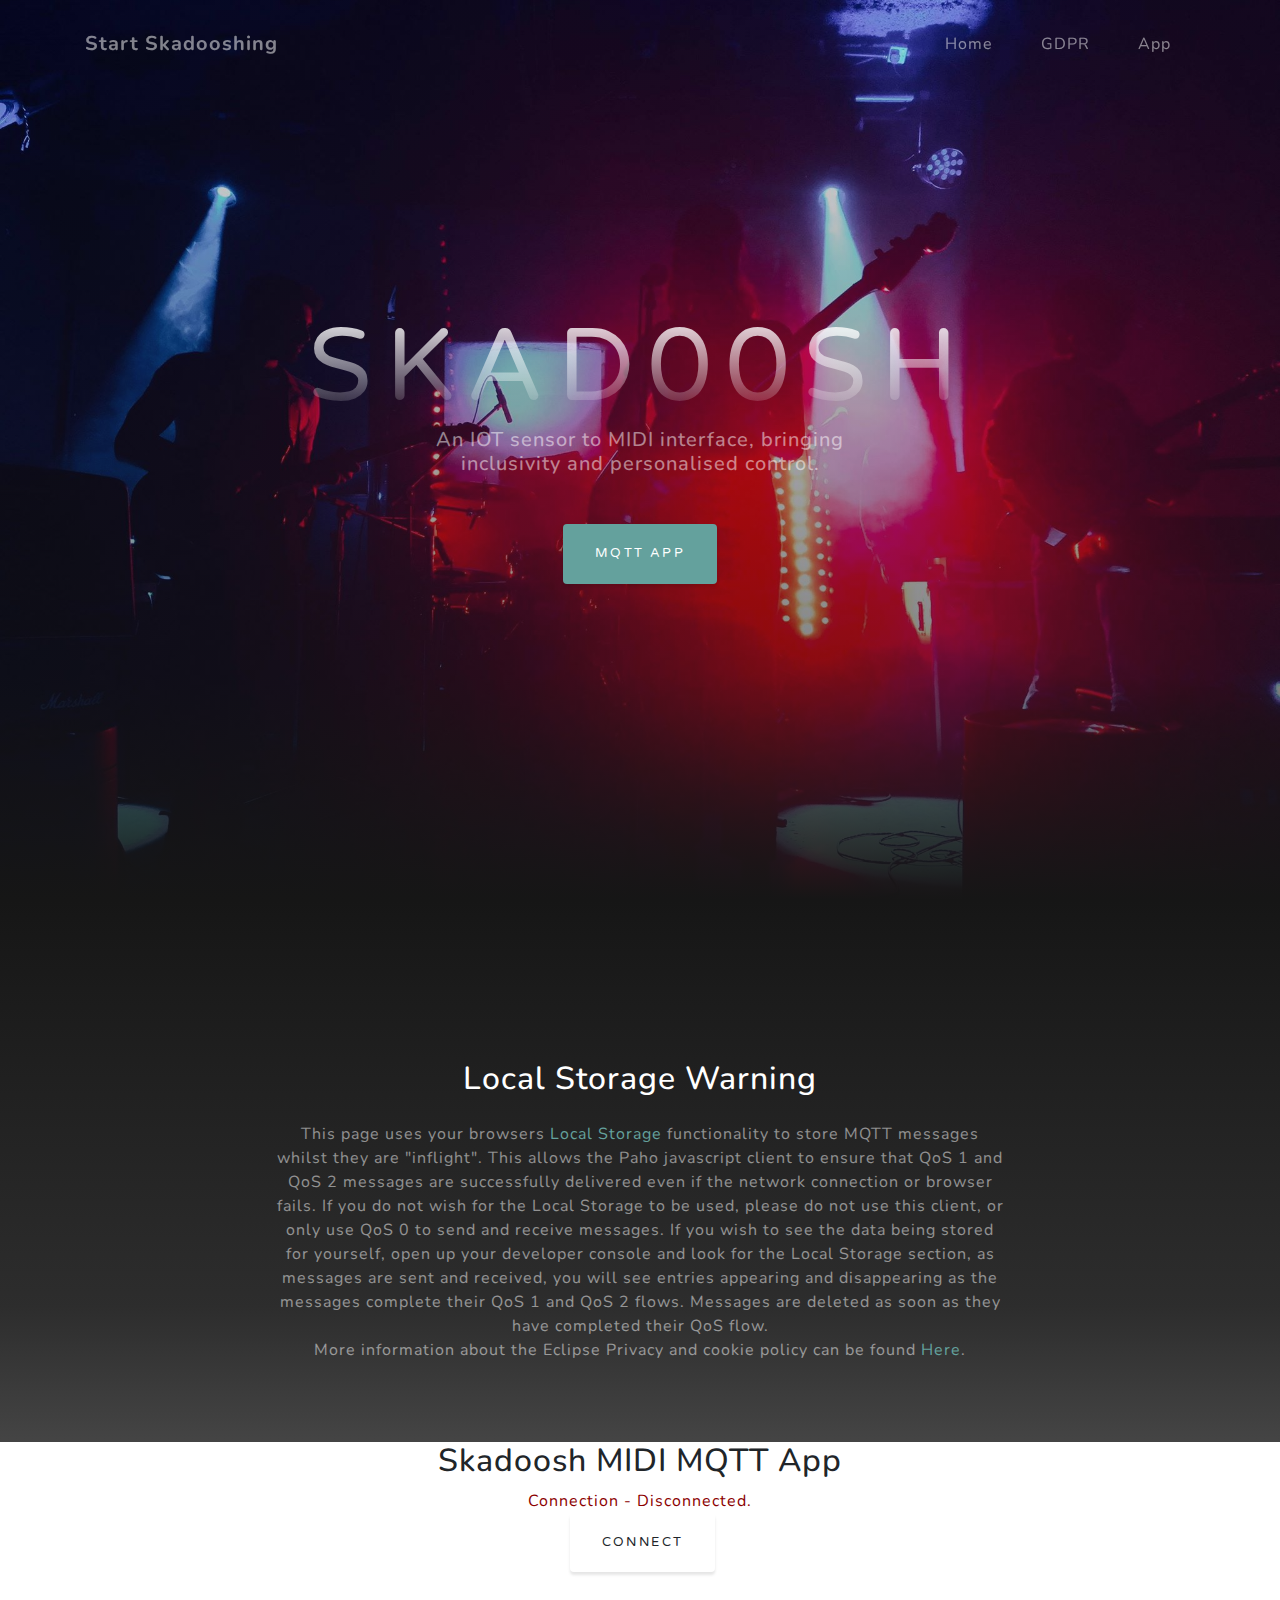
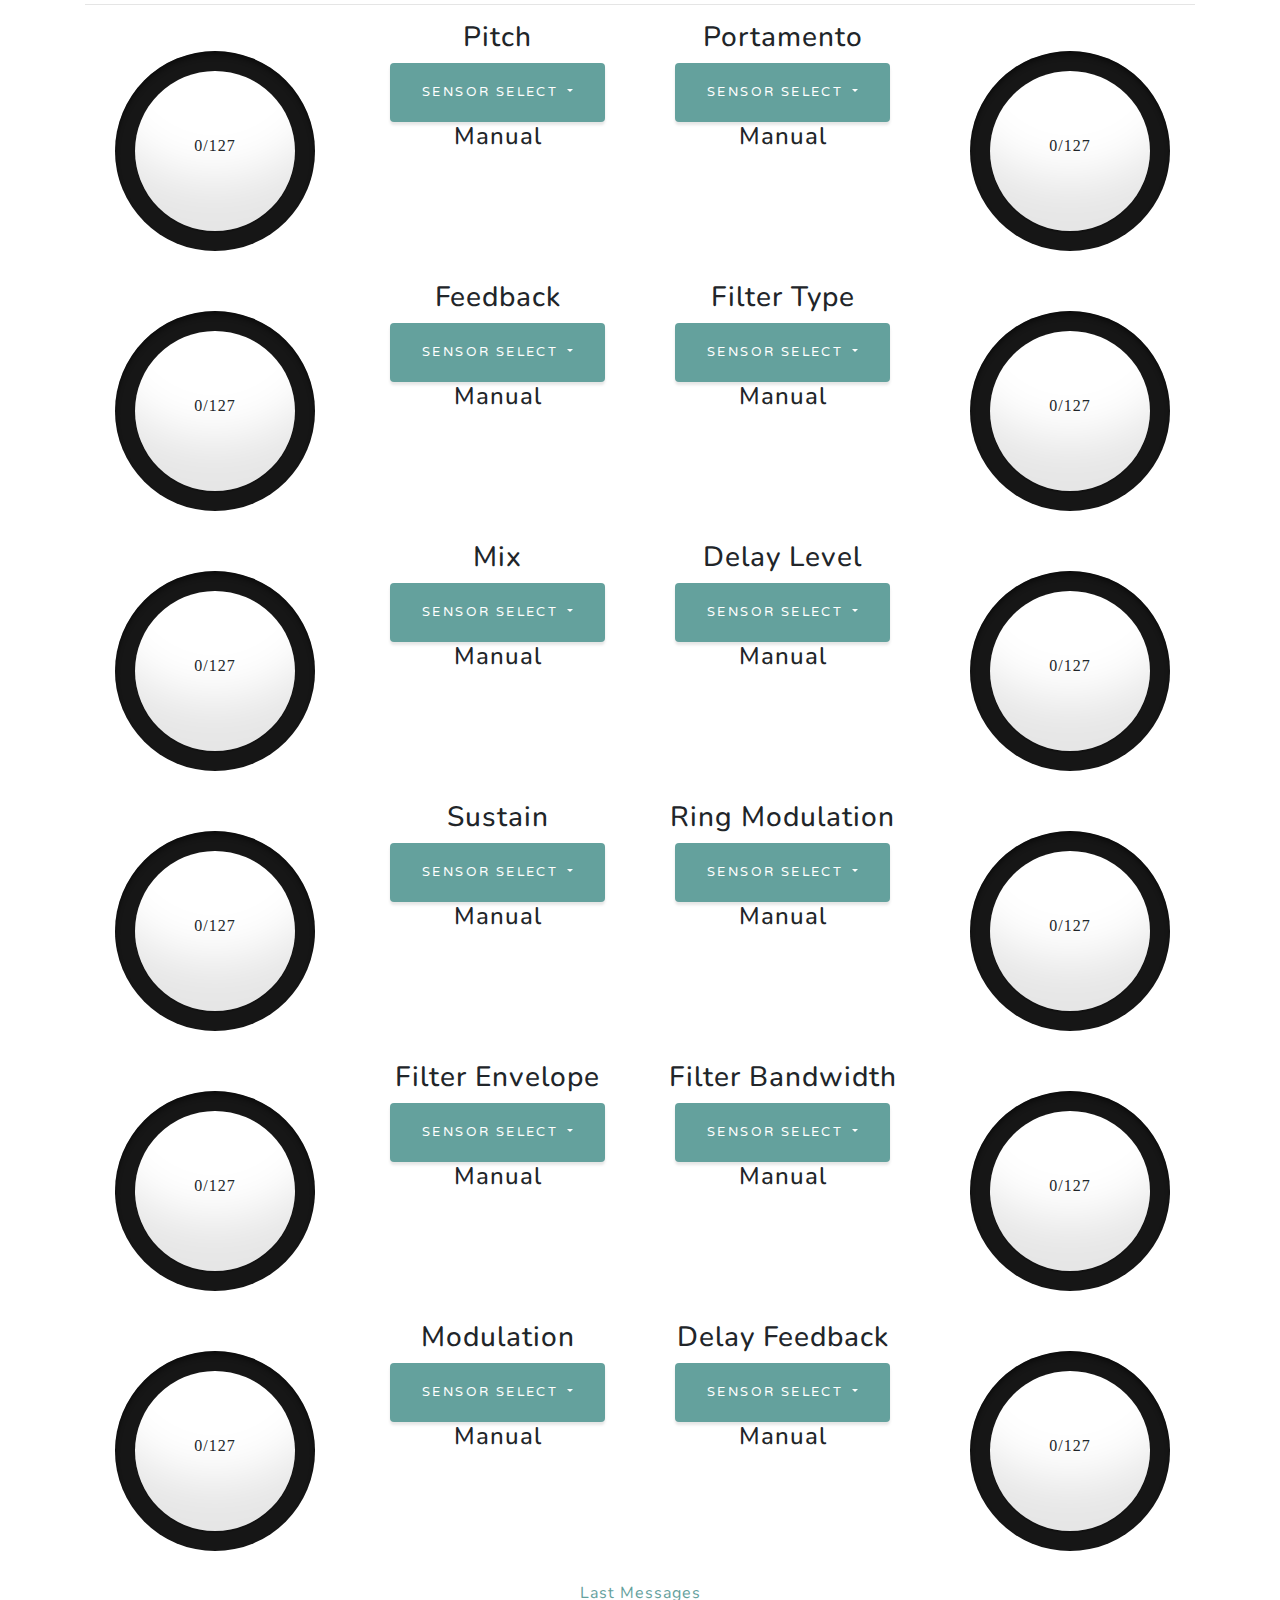
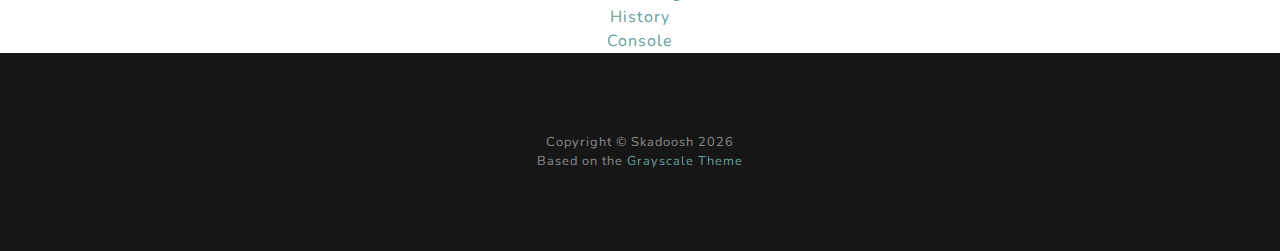
==== commit f5467789: "Final Paho-MQTT Website" ====
--- a/docs/app.html
+++ b/docs/app.html
@@ -55,9 +55,9 @@
     <header class="masthead">
       <div class="container d-flex h-100 align-items-center">
         <div class="mx-auto text-center">
-          <h1 class="mx-auto my-0 text-uppercase">Grayscale</h1>
-          <h2 class="text-white-50 mx-auto mt-2 mb-5">A free, responsive, one page Bootstrap theme created by Start Bootstrap.</h2>
-          <a href="#mqtt" class="btn btn-primary js-scroll-trigger">MQTT App</a>
+          <h1 class="mx-auto my-0 text-uppercase">SKAD00SH</h1>
+          <h2 class="text-white-50 mx-auto mt-2 mb-5">An IOT sensor to MIDI interface, bringing inclusivity and personalised control. </h2>
+          <a href="#mqtt-skadoosh" class="btn btn-primary js-scroll-trigger">MQTT App</a>
         </div>
       </div>
     </header>
@@ -122,6 +122,7 @@
       <!-- End Connection -->
 
       <!-- Main App Section should go here -->
+      <!--Pitch & PORTRAMENTO-->
       <div  class="row ">
         <div id="knob1_container" class="col-lg-3 text-center">
         <div id="knob1" class="pie" data-x="0" >
@@ -185,8 +186,332 @@
         </div>
         <hr>
       </div>
+      <!--FEEDBACK & FILTERTYPE-->
+      <div  class="row ">
+        <div id="knob3_container" class="col-lg-3 text-center">
+        <div id="knob3" class="pie" data-x="0" >
+            <div class="clip1">
+                <div class="slice1" id="knob3_slice1"></div>
+            </div>
+            <div class="clip2">
+                <div class="slice2" id="knob3_slice2"></div>
+            </div>
+            <div class="inner">
+              <div class="status" id="knob3_status"></div>
+            </div>
+            <div class="outer">
+            </div>
+        </div>
+        </div>
+       <div id="contentContainer" class="col-lg-3 text-center">
+         <h3>Feedback</h3>
+          <div class="dropdown">
+            <button class="btn btn-primary dropdown-toggle" type="button" data-toggle="dropdown">Sensor Select
+            <span class="caret"></span></button>
+            <ul class="dropdown-menu">
+              <li id="knob03_man"><a href="javascript:;">Manual</a></li>
+              <li id="knob03_xGy"><a href="javascript:;">X-Gyroscope</a></li>
+              <li id="knob03_yGy"><a href="javascript:;">Y-Gyroscope</a></li>
+              <li id="knob03_zGy"><a href="javascript:;">Z-Gyroscope</a></li>
+              <li id="knob03_prx"><a href="javascript:;">Proximity</a></li>
+            </ul>
+          </div> 
+         <div> <h4 id="knob3_setting">Manual</h4>        </div>
+        </div>
+        <div id="contentContainer" class="col-lg-3 text-center">
+          <h3>Filter Type</h3>
+          <div class="dropdown">
+            <button class="btn btn-primary dropdown-toggle" type="button" data-toggle="dropdown">Sensor Select
+            <span class="caret"></span></button>
+            <ul class="dropdown-menu">
+              <li id="knob04_man"><a href="javascript:;">Manual</a></li>
+              <li id="knob04_xGy"><a href="javascript:;">X-Gyroscope</a></li>
+              <li id="knob04_yGy"><a href="javascript:;">Y-Gyroscope</a></li>
+              <li id="knob04_zGy"><a href="javascript:;">Z-Gyroscope</a></li>
+              <li id="knob04_prx"><a href="javascript:;">Proximity</a></li>
+            </ul>
+          </div> 
+          <div> <h4 id="knob4_setting">Manual</h4>        </div>
+        </div>
+        <div id="knob4_container" class="col-lg-3 text-center">
+        <div id="knob4" class="pie" data-x="0" >
+            <div class="clip1">
+                <div class="slice1" id="knob4_slice1"></div>
+            </div>
+            <div class="clip2">
+                <div class="slice2" id="knob4_slice2"></div>
+            </div>
+            <div class="inner">
+              <div class="status" id="knob4_status"></div>
+            </div>
+            <div class="outer">
+            </div>
+        </div>
+        </div>
+        <hr>
+      </div>
         
-
+      <!--MIX & DELAYLEVEL-->  
+      <div  class="row ">
+        <div id="knob5_container" class="col-lg-3 text-center">
+        <div id="knob5" class="pie" data-x="0" >
+            <div class="clip1">
+                <div class="slice1" id="knob5_slice1"></div>
+            </div>
+            <div class="clip2">
+                <div class="slice2" id="knob5_slice2"></div>
+            </div>
+            <div class="inner">
+              <div class="status" id="knob5_status"></div>
+            </div>
+            <div class="outer">
+            </div>
+        </div>
+        </div>
+       <div id="contentContainer" class="col-lg-3 text-center">
+         <h3>Mix</h3>
+          <div class="dropdown">
+            <button class="btn btn-primary dropdown-toggle" type="button" data-toggle="dropdown">Sensor Select
+            <span class="caret"></span></button>
+            <ul class="dropdown-menu">
+              <li id="knob05_man"><a href="javascript:;">Manual</a></li>
+              <li id="knob05_xGy"><a href="javascript:;">X-Gyroscope</a></li>
+              <li id="knob05_yGy"><a href="javascript:;">Y-Gyroscope</a></li>
+              <li id="knob05_zGy"><a href="javascript:;">Z-Gyroscope</a></li>
+              <li id="knob05_prx"><a href="javascript:;">Proximity</a></li>
+            </ul>
+          </div> 
+         <div> <h4 id="knob5_setting">Manual</h4>        </div>
+        </div>
+        <div id="contentContainer" class="col-lg-3 text-center">
+          <h3>Delay Level</h3>
+          <div class="dropdown">
+            <button class="btn btn-primary dropdown-toggle" type="button" data-toggle="dropdown">Sensor Select
+            <span class="caret"></span></button>
+            <ul class="dropdown-menu">
+              <li id="knob06_man"><a href="javascript:;">Manual</a></li>
+              <li id="knob06_xGy"><a href="javascript:;">X-Gyroscope</a></li>
+              <li id="knob06_yGy"><a href="javascript:;">Y-Gyroscope</a></li>
+              <li id="knob06_zGy"><a href="javascript:;">Z-Gyroscope</a></li>
+              <li id="knob06_prx"><a href="javascript:;">Proximity</a></li>
+            </ul>
+          </div> 
+          <div> <h4 id="knob6_setting">Manual</h4>        </div>
+        </div>
+        <div id="knob6_container" class="col-lg-3 text-center">
+        <div id="knob6" class="pie" data-x="0" >
+            <div class="clip1">
+                <div class="slice1" id="knob6_slice1"></div>
+            </div>
+            <div class="clip2">
+                <div class="slice2" id="knob6_slice2"></div>
+            </div>
+            <div class="inner">
+              <div class="status" id="knob6_status"></div>
+            </div>
+            <div class="outer">
+            </div>
+        </div>
+        </div>
+        <hr>
+      </div>
+
+      <!--SUSTAIN & RING MODULATION-->
+      <div  class="row ">
+        <div id="knob7_container" class="col-lg-3 text-center">
+        <div id="knob7" class="pie" data-x="0" >
+            <div class="clip1">
+                <div class="slice1" id="knob7_slice1"></div>
+            </div>
+            <div class="clip2">
+                <div class="slice2" id="knob7_slice2"></div>
+            </div>
+            <div class="inner">
+              <div class="status" id="knob7_status"></div>
+            </div>
+            <div class="outer">
+            </div>
+        </div>
+        </div>
+        
+       <div id="contentContainer" class="col-lg-3 text-center">
+         <h3>Sustain</h3>
+          <div class="dropdown">
+            <button class="btn btn-primary dropdown-toggle" type="button" data-toggle="dropdown">Sensor Select
+            <span class="caret"></span></button>
+            <ul class="dropdown-menu">
+              <li id="knob07_man"><a href="javascript:;">Manual</a></li>
+              <li id="knob07_xGy"><a href="javascript:;">X-Gyroscope</a></li>
+              <li id="knob07_yGy"><a href="javascript:;">Y-Gyroscope</a></li>
+              <li id="knob07_zGy"><a href="javascript:;">Z-Gyroscope</a></li>
+              <li id="knob07_prx"><a href="javascript:;">Proximity</a></li>
+            </ul>
+          </div> 
+         <div> <h4 id="knob7_setting">Manual</h4>        </div>
+        </div>
+        <div id="contentContainer" class="col-lg-3 text-center">
+          <h3>Ring Modulation</h3>
+          <div class="dropdown">
+            <button class="btn btn-primary dropdown-toggle" type="button" data-toggle="dropdown">Sensor Select
+            <span class="caret"></span></button>
+            <ul class="dropdown-menu">
+              <li id="knob08_man"><a href="javascript:;">Manual</a></li>
+              <li id="knob08_xGy"><a href="javascript:;">X-Gyroscope</a></li>
+              <li id="knob08_yGy"><a href="javascript:;">Y-Gyroscope</a></li>
+              <li id="knob08_zGy"><a href="javascript:;">Z-Gyroscope</a></li>
+              <li id="knob08_prx"><a href="javascript:;">Proximity</a></li>
+            </ul>
+          </div> 
+          <div> <h4 id="knob8_setting">Manual</h4>        </div>
+        </div>
+        <div id="knob8_container" class="col-lg-3 text-center">
+        <div id="knob8" class="pie" data-x="0" >
+            <div class="clip1">
+                <div class="slice1" id="knob8_slice1"></div>
+            </div>
+            <div class="clip2">
+                <div class="slice2" id="knob8_slice2"></div>
+            </div>
+            <div class="inner">
+              <div class="status" id="knob8_status"></div>
+            </div>
+            <div class="outer">
+            </div>
+        </div>
+        </div>
+        <hr>
+      </div>        
+
+      <!--FILTER ENVELOPE & FILTER BANDWIDTH-->
+      <div  class="row ">
+        <div id="knob9_container" class="col-lg-3 text-center">
+        <div id="knob9" class="pie" data-x="0" >
+            <div class="clip1">
+                <div class="slice1" id="knob9_slice1"></div>
+            </div>
+            <div class="clip2">
+                <div class="slice2" id="knob9_slice2"></div>
+            </div>
+            <div class="inner">
+              <div class="status" id="knob9_status"></div>
+            </div>
+            <div class="outer">
+            </div>
+        </div>
+        </div>
+       <div id="contentContainer" class="col-lg-3 text-center">
+         <h3>Filter Envelope</h3>
+          <div class="dropdown">
+            <button class="btn btn-primary dropdown-toggle" type="button" data-toggle="dropdown">Sensor Select
+            <span class="caret"></span></button>
+            <ul class="dropdown-menu">
+              <li id="knob09_man"><a href="javascript:;">Manual</a></li>
+              <li id="knob09_xGy"><a href="javascript:;">X-Gyroscope</a></li>
+              <li id="knob09_yGy"><a href="javascript:;">Y-Gyroscope</a></li>
+              <li id="knob09_zGy"><a href="javascript:;">Z-Gyroscope</a></li>
+              <li id="knob09_prx"><a href="javascript:;">Proximity</a></li>
+            </ul>
+          </div> 
+         <div> <h4 id="knob9_setting">Manual</h4>        </div>
+        </div>
+        <div id="contentContainer" class="col-lg-3 text-center">
+          <h3>Filter Bandwidth</h3>
+          <div class="dropdown">
+            <button class="btn btn-primary dropdown-toggle" type="button" data-toggle="dropdown">Sensor Select
+            <span class="caret"></span></button>
+            <ul class="dropdown-menu">
+              <li id="knob10_man"><a href="javascript:;">Manual</a></li>
+              <li id="knob10_xGy"><a href="javascript:;">X-Gyroscope</a></li>
+              <li id="knob10_yGy"><a href="javascript:;">Y-Gyroscope</a></li>
+              <li id="knob10_zGy"><a href="javascript:;">Z-Gyroscope</a></li>
+              <li id="knob10_prx"><a href="javascript:;">Proximity</a></li>
+            </ul>
+          </div> 
+          <div> <h4 id="knob10_setting">Manual</h4>        </div>
+        </div>
+        <div id="knob10_container" class="col-lg-3 text-center">
+        <div id="knob10" class="pie" data-x="0" >
+            <div class="clip1">
+                <div class="slice1" id="knob10_slice1"></div>
+            </div>
+            <div class="clip2">
+                <div class="slice2" id="knob10_slice2"></div>
+            </div>
+            <div class="inner">
+              <div class="status" id="knob10_status"></div>
+            </div>
+            <div class="outer">
+            </div>
+        </div>
+        </div>
+        <hr>
+      </div>
+        
+      <!--MODULATION & DELAY FEEDBACK-->
+      <div  class="row ">
+        <div id="knob11_container" class="col-lg-3 text-center">
+        <div id="knob11" class="pie" data-x="0" >
+            <div class="clip1">
+                <div class="slice1" id="knob11_slice1"></div>
+            </div>
+            <div class="clip2">
+                <div class="slice2" id="knob11_slice2"></div>
+            </div>
+            <div class="inner">
+              <div class="status" id="knob11_status"></div>
+            </div>
+            <div class="outer">
+            </div>
+        </div>
+        </div>
+       <div id="contentContainer" class="col-lg-3 text-center">
+         <h3>Modulation</h3>
+          <div class="dropdown">
+            <button class="btn btn-primary dropdown-toggle" type="button" data-toggle="dropdown">Sensor Select
+            <span class="caret"></span></button>
+            <ul class="dropdown-menu">
+              <li id="knob11_man"><a href="javascript:;">Manual</a></li>
+              <li id="knob11_xGy"><a href="javascript:;">X-Gyroscope</a></li>
+              <li id="knob11_yGy"><a href="javascript:;">Y-Gyroscope</a></li>
+              <li id="knob11_zGy"><a href="javascript:;">Z-Gyroscope</a></li>
+              <li id="knob11_prx"><a href="javascript:;">Proximity</a></li>
+            </ul>
+          </div> 
+         <div> <h4 id="knob11_setting">Manual</h4>        </div>
+        </div>
+        <div id="contentContainer" class="col-lg-3 text-center">
+          <h3>Delay Feedback</h3>
+          <div class="dropdown">
+            <button class="btn btn-primary dropdown-toggle" type="button" data-toggle="dropdown">Sensor Select
+            <span class="caret"></span></button>
+            <ul class="dropdown-menu">
+              <li id="knob12_man"><a href="javascript:;">Manual</a></li>
+              <li id="knob12_xGy"><a href="javascript:;">X-Gyroscope</a></li>
+              <li id="knob12_yGy"><a href="javascript:;">Y-Gyroscope</a></li>
+              <li id="knob12_zGy"><a href="javascript:;">Z-Gyroscope</a></li>
+              <li id="knob12_prx"><a href="javascript:;">Proximity</a></li>
+            </ul>
+          </div> 
+          <div> <h4 id="knob12_setting">Manual</h4>        </div>
+        </div>
+        <div id="knob12_container" class="col-lg-3 text-center">
+        <div id="knob12" class="pie" data-x="0" >
+            <div class="clip1">
+                <div class="slice1" id="knob12_slice1"></div>
+            </div>
+            <div class="clip2">
+                <div class="slice2" id="knob12_slice2"></div>
+            </div>
+            <div class="inner">
+              <div class="status" id="knob12_status"></div>
+            </div>
+            <div class="outer">
+            </div>
+        </div>
+        </div>
+        <hr>
+      </div>        
+        
       <!-- Display Panels -->
       <div class="row">
         <!-- Last Message / History / Console -->
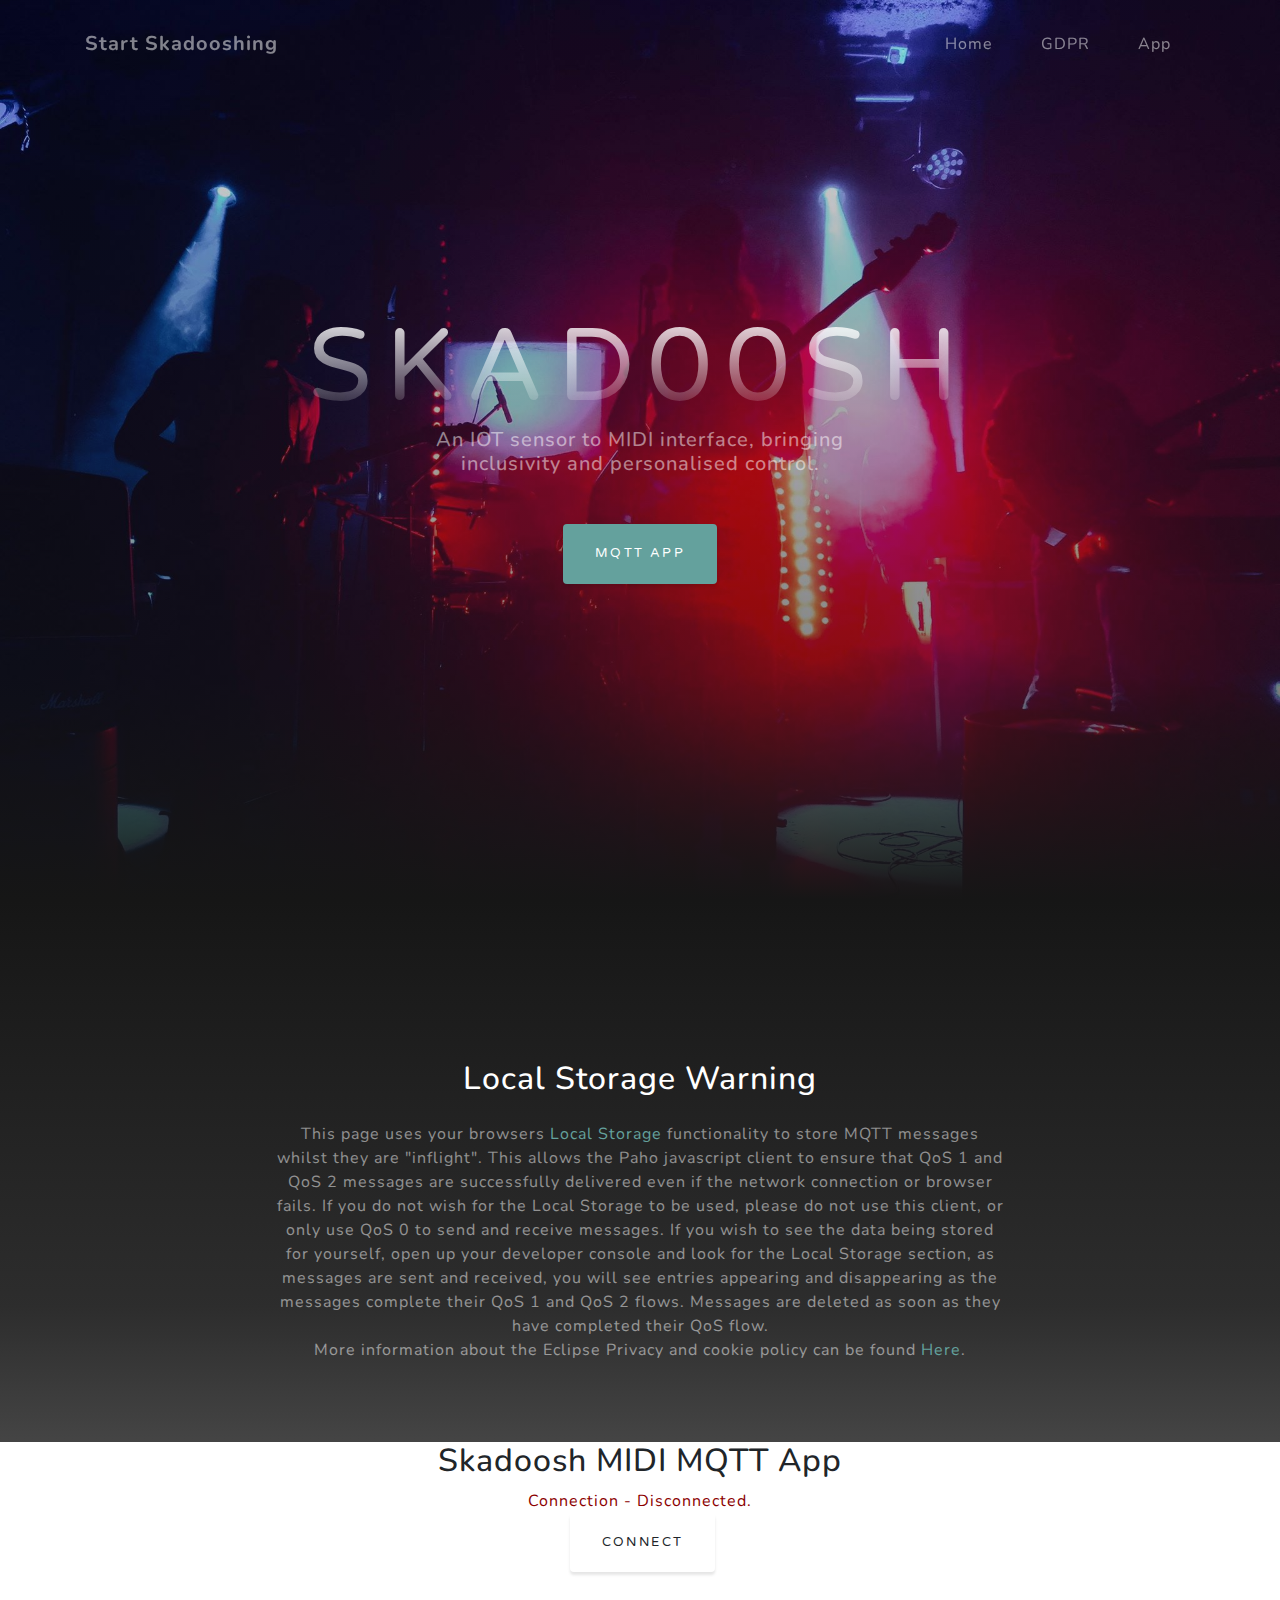
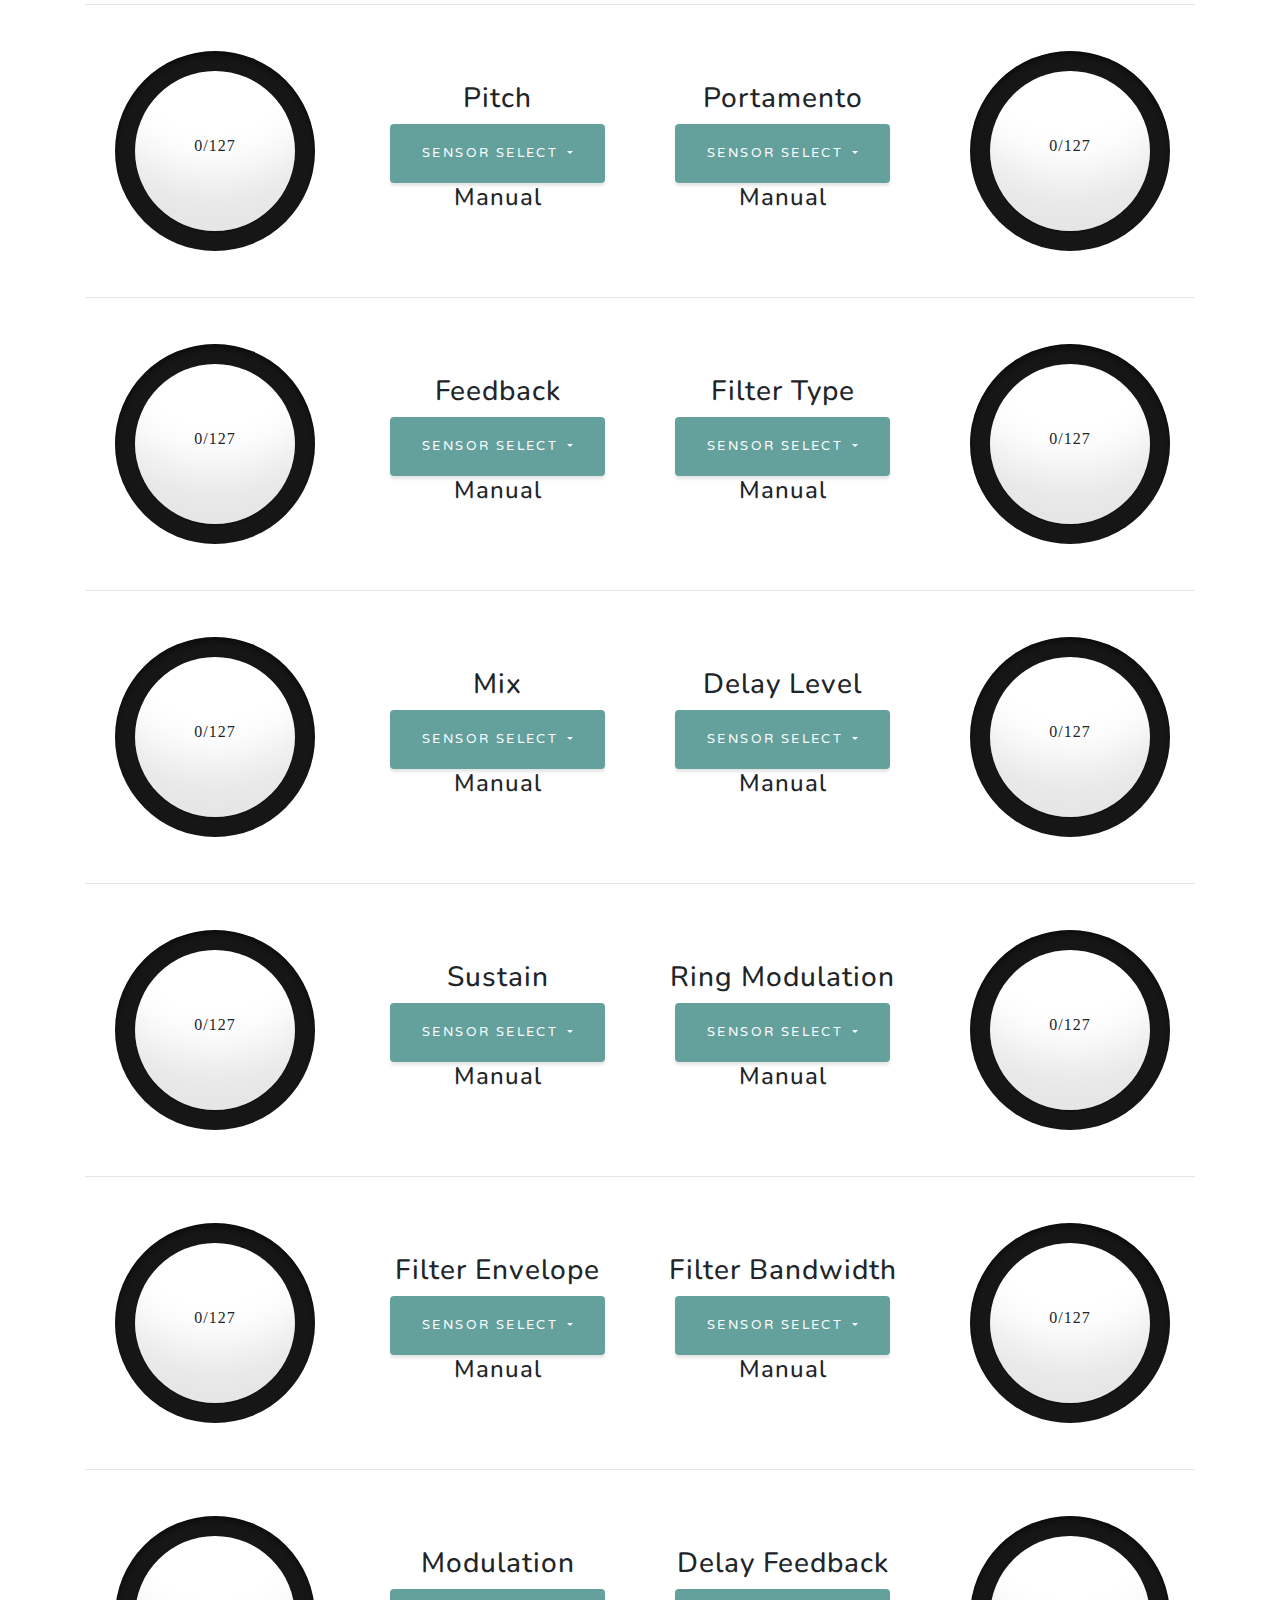
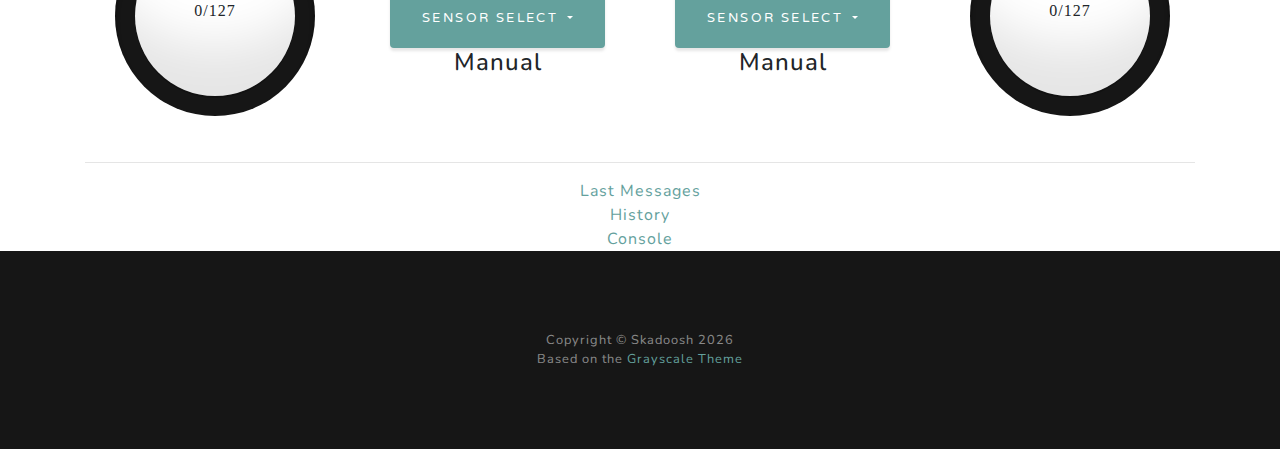
==== commit ffb5dd32: "Visual niceties to website" ====
--- a/docs/app.html
+++ b/docs/app.html
@@ -124,7 +124,7 @@
       <!-- Main App Section should go here -->
       <!--Pitch & PORTRAMENTO-->
       <div  class="row ">
-        <div id="knob1_container" class="col-lg-3 text-center">
+        <div id="knob1_container" class="col-xs-3 col-sm-6 col-lg-3 text-center align-self-center">
         <div id="knob1" class="pie" data-x="0" >
             <div class="clip1">
                 <div class="slice1" id="knob1_slice1"></div>
@@ -139,7 +139,7 @@
             </div>
         </div>
         </div>
-       <div id="contentContainer" class="col-lg-3 text-center">
+       <div id="contentContainer" class="col-xs-3 col-sm-6 col-lg-3 text-center align-self-center">
          <h3>Pitch</h3>
           <div class="dropdown">
             <button class="btn btn-primary dropdown-toggle" type="button" data-toggle="dropdown">Sensor Select
@@ -154,7 +154,7 @@
           </div> 
          <div> <h4 id="knob1_setting">Manual</h4>        </div>
         </div>
-        <div id="contentContainer" class="col-lg-3 text-center">
+        <div id="contentContainer" class="col-xs-3 col-sm-6 col-lg-3 text-center align-self-center">
           <h3>Portamento</h3>
           <div class="dropdown">
             <button class="btn btn-primary dropdown-toggle" type="button" data-toggle="dropdown">Sensor Select
@@ -169,7 +169,7 @@
           </div> 
           <div> <h4 id="knob2_setting">Manual</h4>        </div>
         </div>
-        <div id="knob2_container" class="col-lg-3 text-center">
+        <div id="knob2_container" class="col-xs-3 col-sm-6 col-lg-3 text-center align-self-center">
         <div id="knob2" class="pie" data-x="0" >
             <div class="clip1">
                 <div class="slice1" id="knob2_slice1"></div>
@@ -186,9 +186,10 @@
         </div>
         <hr>
       </div>
+      <hr>
       <!--FEEDBACK & FILTERTYPE-->
       <div  class="row ">
-        <div id="knob3_container" class="col-lg-3 text-center">
+        <div id="knob3_container" class="col-xs-3 col-sm-6 col-lg-3 text-center align-self-center">
         <div id="knob3" class="pie" data-x="0" >
             <div class="clip1">
                 <div class="slice1" id="knob3_slice1"></div>
@@ -203,7 +204,7 @@
             </div>
         </div>
         </div>
-       <div id="contentContainer" class="col-lg-3 text-center">
+       <div id="contentContainer" class="col-xs-3 col-sm-6 col-lg-3 text-center align-self-center">
          <h3>Feedback</h3>
           <div class="dropdown">
             <button class="btn btn-primary dropdown-toggle" type="button" data-toggle="dropdown">Sensor Select
@@ -218,7 +219,7 @@
           </div> 
          <div> <h4 id="knob3_setting">Manual</h4>        </div>
         </div>
-        <div id="contentContainer" class="col-lg-3 text-center">
+        <div id="contentContainer" class="col-xs-3 col-sm-6 col-lg-3 text-center align-self-center">
           <h3>Filter Type</h3>
           <div class="dropdown">
             <button class="btn btn-primary dropdown-toggle" type="button" data-toggle="dropdown">Sensor Select
@@ -233,7 +234,7 @@
           </div> 
           <div> <h4 id="knob4_setting">Manual</h4>        </div>
         </div>
-        <div id="knob4_container" class="col-lg-3 text-center">
+        <div id="knob4_container" class="col-xs-3 col-sm-6 col-lg-3 text-center align-self-center">
         <div id="knob4" class="pie" data-x="0" >
             <div class="clip1">
                 <div class="slice1" id="knob4_slice1"></div>
@@ -250,10 +251,10 @@
         </div>
         <hr>
       </div>
-        
+      <hr>        
       <!--MIX & DELAYLEVEL-->  
       <div  class="row ">
-        <div id="knob5_container" class="col-lg-3 text-center">
+        <div id="knob5_container" class="col-xs-3 col-sm-6 col-lg-3 text-center align-self-center">
         <div id="knob5" class="pie" data-x="0" >
             <div class="clip1">
                 <div class="slice1" id="knob5_slice1"></div>
@@ -268,7 +269,7 @@
             </div>
         </div>
         </div>
-       <div id="contentContainer" class="col-lg-3 text-center">
+       <div id="contentContainer" class="col-xs-3 col-sm-6 col-lg-3 text-center align-self-center">
          <h3>Mix</h3>
           <div class="dropdown">
             <button class="btn btn-primary dropdown-toggle" type="button" data-toggle="dropdown">Sensor Select
@@ -283,7 +284,7 @@
           </div> 
          <div> <h4 id="knob5_setting">Manual</h4>        </div>
         </div>
-        <div id="contentContainer" class="col-lg-3 text-center">
+        <div id="contentContainer" class="col-xs-3 col-sm-6 col-lg-3 text-center align-self-center">
           <h3>Delay Level</h3>
           <div class="dropdown">
             <button class="btn btn-primary dropdown-toggle" type="button" data-toggle="dropdown">Sensor Select
@@ -298,7 +299,7 @@
           </div> 
           <div> <h4 id="knob6_setting">Manual</h4>        </div>
         </div>
-        <div id="knob6_container" class="col-lg-3 text-center">
+        <div id="knob6_container" class="col-xs-3 col-sm-6 col-lg-3 text-center align-self-center">
         <div id="knob6" class="pie" data-x="0" >
             <div class="clip1">
                 <div class="slice1" id="knob6_slice1"></div>
@@ -315,10 +316,10 @@
         </div>
         <hr>
       </div>
-
+      <hr>
       <!--SUSTAIN & RING MODULATION-->
       <div  class="row ">
-        <div id="knob7_container" class="col-lg-3 text-center">
+        <div id="knob7_container" class="col-xs-3 col-sm-6 col-lg-3 text-center align-self-center">
         <div id="knob7" class="pie" data-x="0" >
             <div class="clip1">
                 <div class="slice1" id="knob7_slice1"></div>
@@ -334,7 +335,7 @@
         </div>
         </div>
         
-       <div id="contentContainer" class="col-lg-3 text-center">
+       <div id="contentContainer" class="col-xs-3 col-sm-6 col-lg-3 text-center align-self-center">
          <h3>Sustain</h3>
           <div class="dropdown">
             <button class="btn btn-primary dropdown-toggle" type="button" data-toggle="dropdown">Sensor Select
@@ -349,7 +350,7 @@
           </div> 
          <div> <h4 id="knob7_setting">Manual</h4>        </div>
         </div>
-        <div id="contentContainer" class="col-lg-3 text-center">
+        <div id="contentContainer" class="col-xs-3 col-sm-6 col-lg-3 text-center align-self-center">
           <h3>Ring Modulation</h3>
           <div class="dropdown">
             <button class="btn btn-primary dropdown-toggle" type="button" data-toggle="dropdown">Sensor Select
@@ -364,7 +365,7 @@
           </div> 
           <div> <h4 id="knob8_setting">Manual</h4>        </div>
         </div>
-        <div id="knob8_container" class="col-lg-3 text-center">
+        <div id="knob8_container" class="col-xs-3 col-sm-6 col-lg-3 text-center align-self-center">
         <div id="knob8" class="pie" data-x="0" >
             <div class="clip1">
                 <div class="slice1" id="knob8_slice1"></div>
@@ -381,10 +382,10 @@
         </div>
         <hr>
       </div>        
-
+      <hr>
       <!--FILTER ENVELOPE & FILTER BANDWIDTH-->
       <div  class="row ">
-        <div id="knob9_container" class="col-lg-3 text-center">
+        <div id="knob9_container" class="col-xs-3 col-sm-6 col-lg-3 text-center align-self-center">
         <div id="knob9" class="pie" data-x="0" >
             <div class="clip1">
                 <div class="slice1" id="knob9_slice1"></div>
@@ -399,7 +400,7 @@
             </div>
         </div>
         </div>
-       <div id="contentContainer" class="col-lg-3 text-center">
+       <div id="contentContainer" class="col-xs-3 col-sm-6 col-lg-3 text-center align-self-center">
          <h3>Filter Envelope</h3>
           <div class="dropdown">
             <button class="btn btn-primary dropdown-toggle" type="button" data-toggle="dropdown">Sensor Select
@@ -414,7 +415,7 @@
           </div> 
          <div> <h4 id="knob9_setting">Manual</h4>        </div>
         </div>
-        <div id="contentContainer" class="col-lg-3 text-center">
+        <div id="contentContainer" class="col-xs-3 col-sm-6 col-lg-3 text-center align-self-center">
           <h3>Filter Bandwidth</h3>
           <div class="dropdown">
             <button class="btn btn-primary dropdown-toggle" type="button" data-toggle="dropdown">Sensor Select
@@ -429,7 +430,7 @@
           </div> 
           <div> <h4 id="knob10_setting">Manual</h4>        </div>
         </div>
-        <div id="knob10_container" class="col-lg-3 text-center">
+        <div id="knob10_container" class="col-xs-3 col-sm-6 col-lg-3 text-center align-self-center">
         <div id="knob10" class="pie" data-x="0" >
             <div class="clip1">
                 <div class="slice1" id="knob10_slice1"></div>
@@ -446,10 +447,10 @@
         </div>
         <hr>
       </div>
-        
+      <hr>       
       <!--MODULATION & DELAY FEEDBACK-->
       <div  class="row ">
-        <div id="knob11_container" class="col-lg-3 text-center">
+        <div id="knob11_container" class="col-xs-3 col-sm-6 col-lg-3 text-center align-self-center">
         <div id="knob11" class="pie" data-x="0" >
             <div class="clip1">
                 <div class="slice1" id="knob11_slice1"></div>
@@ -464,7 +465,7 @@
             </div>
         </div>
         </div>
-       <div id="contentContainer" class="col-lg-3 text-center">
+       <div id="contentContainer" class="col-xs-3 col-sm-6 col-lg-3 text-center align-self-center">
          <h3>Modulation</h3>
           <div class="dropdown">
             <button class="btn btn-primary dropdown-toggle" type="button" data-toggle="dropdown">Sensor Select
@@ -479,7 +480,7 @@
           </div> 
          <div> <h4 id="knob11_setting">Manual</h4>        </div>
         </div>
-        <div id="contentContainer" class="col-lg-3 text-center">
+        <div id="contentContainer" class="col-xs-3 col-sm-6 col-lg-3 text-center align-self-center">
           <h3>Delay Feedback</h3>
           <div class="dropdown">
             <button class="btn btn-primary dropdown-toggle" type="button" data-toggle="dropdown">Sensor Select
@@ -494,7 +495,7 @@
           </div> 
           <div> <h4 id="knob12_setting">Manual</h4>        </div>
         </div>
-        <div id="knob12_container" class="col-lg-3 text-center">
+        <div id="knob12_container" class="col-xs-3 col-sm-6 col-lg-3 text-center align-self-center">
         <div id="knob12" class="pie" data-x="0" >
             <div class="clip1">
                 <div class="slice1" id="knob12_slice1"></div>
@@ -510,8 +511,8 @@
         </div>
         </div>
         <hr>
-      </div>        
-        
+      </div>             
+      <hr>
       <!-- Display Panels -->
       <div class="row">
         <!-- Last Message / History / Console -->
